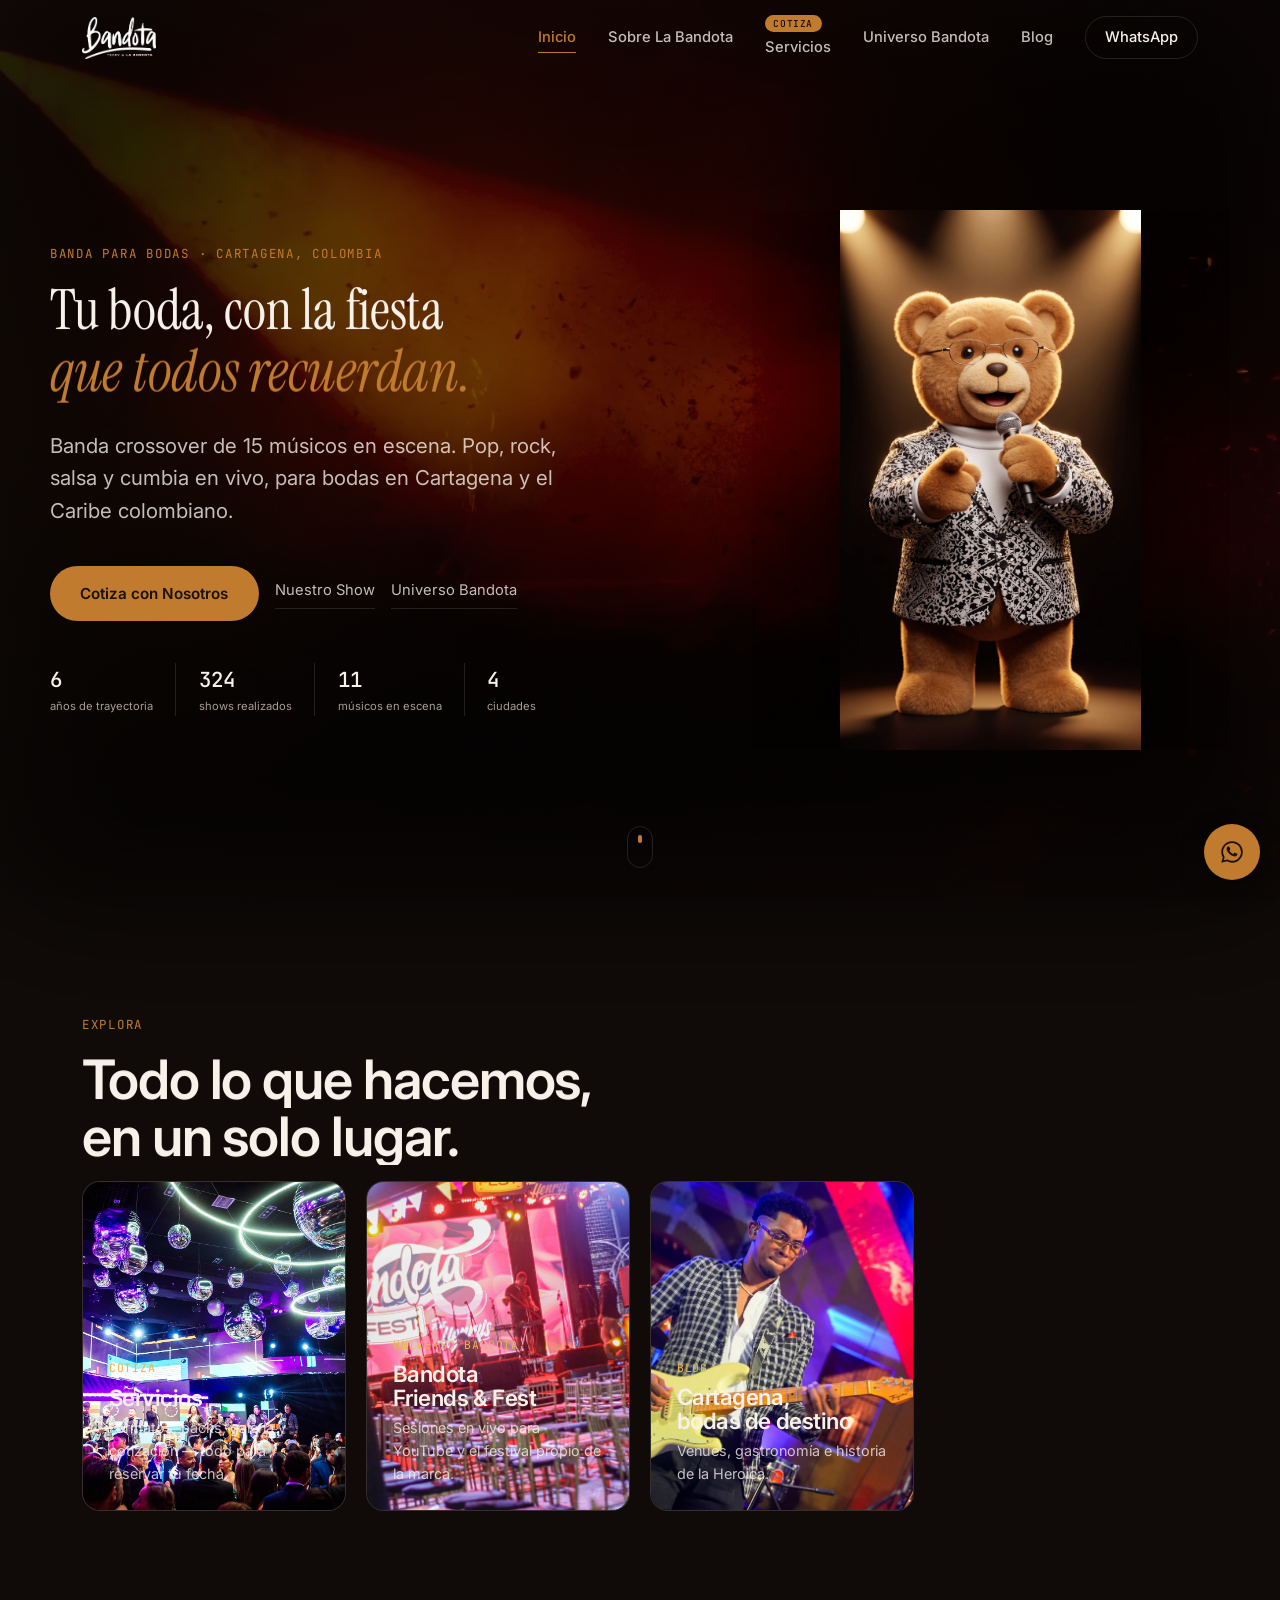
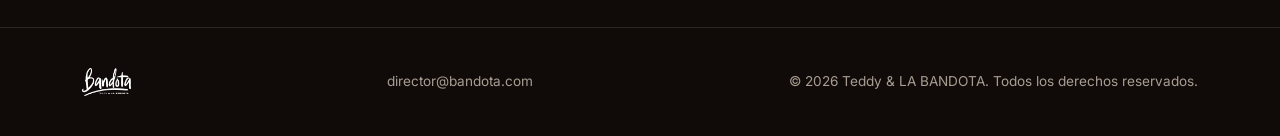
==== index.html @ a9899db3 "Quitar Corporativos y renombrar Bodas a Servicios en la navegación - Elimina corporativos.html y tod" ====
<!DOCTYPE html>
<html lang="es">
<head>
<meta charset="UTF-8" />
<meta name="viewport" content="width=device-width, initial-scale=1, viewport-fit=cover" />
<title>Teddy &amp; LA BANDOTA — Banda para bodas en Cartagena</title>
<meta name="description" content="Banda crossover de 15 músicos para bodas en Cartagena y el Caribe colombiano. Pop, rock, salsa y cumbia en vivo. Portafolio, cotización y fechas disponibles." />
<meta name="theme-color" content="#100b09" />

<link rel="icon" href="assets/img/favicon.svg" type="image/svg+xml" />

<link rel="preconnect" href="https://fonts.googleapis.com" />
<link rel="preconnect" href="https://fonts.gstatic.com" crossorigin />
<link rel="stylesheet" href="https://fonts.googleapis.com/css2?family=Instrument+Serif:ital@0;1&family=Inter:wght@300;400;500;600;700&family=JetBrains+Mono:wght@400;500&display=swap" />

<link rel="preload" as="image" href="assets/img/hero-stage-bg.webp" fetchpriority="high" />
<link rel="preload" as="image" href="assets/img/ted.webp" fetchpriority="high" />
<link rel="stylesheet" href="styles.css?v=20260826" />
</head>
<body>

<a href="#main" class="skip-link">Saltar al contenido</a>

<div class="hero-photo hero-photo-cutout" aria-hidden="true">
  <img src="assets/img/hero-stage-bg.webp" alt="" fetchpriority="high" />
</div>
<div class="hero-gradient is-subtle" data-mouse-gradient aria-hidden="true"></div>

<header class="nav" data-nav>
  <div class="nav-inner">
    <a href="index.html" class="nav-logo">
      <img src="assets/img/logo-bandota-nav.webp" alt="Teddy & LA BANDOTA" width="175" height="100" />
    </a>
    <button class="nav-toggle" type="button" data-nav-toggle aria-expanded="false" aria-controls="nav-menu">
      <span></span><span></span><span></span>
      <span class="sr-only">Abrir menú</span>
    </button>
    <nav class="nav-menu" id="nav-menu" data-nav-menu>
      <a href="index.html" class="is-active">Inicio</a>
      <a href="sobre-la-bandota.html">Sobre La Bandota</a>
      <a href="servicios.html" class="nav-servicios"><span class="nav-badge">Cotiza</span>Servicios</a>
      <a href="universo-bandota.html">Universo Bandota</a>
      <a href="blog/index.html">Blog</a>
      <a href="https://wa.me/573044777225?text=Hola%20LA%20BANDOTA%2C%20quiero%20m%C3%A1s%20informaci%C3%B3n" class="nav-cta" target="_blank" rel="noopener">WhatsApp</a>
    </nav>
  </div>
</header>

<a class="whatsapp-float" href="https://wa.me/573044777225?text=Hola%20LA%20BANDOTA%2C%20quiero%20m%C3%A1s%20informaci%C3%B3n" target="_blank" rel="noopener" aria-label="Escribir por WhatsApp">
  <svg viewBox="0 0 24 24" fill="currentColor" aria-hidden="true"><path d="M12.04 2C6.58 2 2.13 6.45 2.13 11.91c0 1.75.46 3.45 1.32 4.95L2.05 22l5.25-1.38c1.45.79 3.08 1.21 4.74 1.21h.01c5.46 0 9.91-4.45 9.91-9.91 0-2.65-1.03-5.14-2.9-7.01A9.87 9.87 0 0012.04 2m0 1.67c2.21 0 4.29.86 5.85 2.42a8.23 8.23 0 012.42 5.82c0 4.55-3.71 8.25-8.27 8.25a8.3 8.3 0 01-4.21-1.15l-.3-.18-3.12.82.83-3.04-.2-.31a8.2 8.2 0 01-1.26-4.4c0-4.55 3.71-8.23 8.26-8.23M8.53 6.85c-.16 0-.42.06-.64.3-.22.24-.85.83-.85 2.03s.87 2.36.99 2.52c.12.16 1.7 2.72 4.19 3.7 2.07.82 2.49.66 2.94.62.45-.04 1.45-.59 1.65-1.16.2-.57.2-1.06.14-1.16-.06-.1-.22-.16-.46-.28-.24-.12-1.45-.71-1.67-.79-.22-.08-.39-.12-.55.12-.16.24-.63.79-.77.95-.14.16-.28.18-.52.06-.24-.12-1.02-.38-1.94-1.2-.72-.64-1.2-1.43-1.34-1.67-.14-.24-.02-.37.11-.49.11-.11.24-.28.36-.42.12-.14.16-.24.24-.4.08-.16.04-.3-.02-.42-.06-.12-.55-1.36-.77-1.85-.19-.46-.4-.42-.55-.43z"/></svg>
</a>

<main id="main">

  <section class="hero hero-split" id="top">
    <div class="hero-split-inner">
      <div class="hero-split-text">
        <p class="kicker reveal">Banda para bodas · Cartagena, Colombia</p>
        <h1 class="hero-title reveal" data-split="lines">
          Tu boda, con la fiesta<br>
          <em>que todos recuerdan.</em>
        </h1>
        <p class="hero-sub reveal">Banda crossover de 15 músicos en escena. Pop, rock, salsa y cumbia en vivo, para bodas en Cartagena y el Caribe colombiano.</p>
        <div class="hero-actions reveal">
          <a href="https://wa.me/573044777225?text=Hola%20LA%20BANDOTA%2C%20quiero%20cotizar%20la%20banda%20para%20mi%20evento" target="_blank" rel="noopener" class="btn btn-primary">Cotiza con Nosotros</a>
          <a href="servicios.html#portafolio" class="hero-split-link">Nuestro Show</a>
          <a href="universo-bandota.html" class="hero-split-link">Universo Bandota</a>
        </div>

        <div class="stats stats-compact reveal" data-stats>
          <div class="stat">
            <span class="stat-value" data-count-to="8" data-suffix="">0</span>
            <span class="stat-label">años de trayectoria</span>
          </div>
          <div class="stat">
            <span class="stat-value" data-count-to="432" data-suffix="">0</span>
            <span class="stat-label">shows realizados</span>
          </div>
          <div class="stat">
            <span class="stat-value" data-count-to="15" data-suffix="">0</span>
            <span class="stat-label">músicos en escena</span>
          </div>
          <div class="stat">
            <span class="stat-value" data-count-to="5" data-suffix="">0</span>
            <span class="stat-label">ciudades</span>
          </div>
        </div>
      </div>

      <div class="hero-split-media hero-split-cutout reveal">
        <video
          src="assets/video/ted-bear-transform.mp4"
          poster="assets/img/ted-bear-poster.webp"
          autoplay muted loop playsinline
          aria-label="Transformación animada de un oso de peluche a Teddy Barrera cantando en vivo">
        </video>
      </div>
    </div>

    <a href="#explorar" class="scroll-cue" aria-label="Bajar a la siguiente sección">
      <span></span>
    </a>
  </section>

  <section class="section" id="explorar">
    <div class="container">
      <p class="kicker reveal">Explora</p>
      <h2 class="section-title reveal" data-split="lines">Todo lo que hacemos,<br>en un solo lugar.</h2>

      <div class="preview-grid reveal">
        <a class="preview-card" href="servicios.html">
          <img src="assets/img/banda-discoballs-pista-llena.webp" alt="Boda con LA BANDOTA en Cartagena, pista llena bajo bolas de disco" loading="lazy" />
          <div class="preview-card-body">
            <span class="preview-card-tag">Cotiza</span>
            <h3>Servicios</h3>
            <p>Formatos, packs, galería y cotización — todo para reservar tu fecha.</p>
          </div>
        </a>

        <a class="preview-card" href="universo-bandota.html">
          <img src="assets/img/bandota-fest-25.webp" alt="Bandota Fest, festival propio de la marca" loading="lazy" />
          <div class="preview-card-body">
            <span class="preview-card-tag">Universo Bandota</span>
            <h3>Bandota Friends &amp; Fest</h3>
            <p>Sesiones en vivo para YouTube y el festival propio de la marca.</p>
          </div>
        </a>

        <a class="preview-card" href="blog/index.html">
          <img src="assets/img/bandota-fest-01.webp" alt="Arquitectura colonial de Cartagena" loading="lazy" />
          <div class="preview-card-body">
            <span class="preview-card-tag">Blog</span>
            <h3>Cartagena, bodas de destino</h3>
            <p>Venues, gastronomía e historia de la Heroica.</p>
          </div>
        </a>
      </div>
    </div>
  </section>

</main>

<footer class="footer">
  <div class="container footer-inner">
    <a href="index.html" class="footer-logo">
      <img src="assets/img/logo-bandota-nav.webp" alt="Teddy & LA BANDOTA" style="height:28px;width:auto;" />
    </a>
    <a href="mailto:director@bandota.com" class="footer-email">director@bandota.com</a>
    <p class="footer-copy">&copy; 2026 Teddy &amp; LA BANDOTA. Todos los derechos reservados.</p>
  </div>
</footer>

<script defer src="lib/gsap.min.js"></script>
<script defer src="lib/ScrollTrigger.min.js"></script>
<script defer src="lib/manifest.js"></script>
<script defer src="main.js?v=20260813"></script>
</body>
</html>
---- styles.css ----
/* =============================================================
   1. Tokens
   ============================================================= */
:root {
  --bg:        #100b09;
  --bg-2:      #17100d;
  --bg-dim:    #140e0c;
  --card:      #1c1310;
  --card-line: rgba(250, 240, 230, 0.10);
  --ink:       #f7f1ea;
  --ink-soft:  rgba(247, 241, 234, 0.78);
  --mute:      #a89d92;
  --line:      rgba(247, 241, 234, 0.12);

  --accent:      #c17b2e;
  --accent-ink:  #1a1108;
  --accent-soft: rgba(193, 123, 46, 0.14);
  --gold:        #e8b64c;

  --gradient-1: #e0a23d;
  --gradient-2: #b8722a;
  --gradient-3: #f2c766;
  --gradient-4: #3d2510;

  --font-display: 'Instrument Serif', Georgia, 'Times New Roman', serif;
  --font-sans: 'Inter', system-ui, -apple-system, 'Segoe UI', sans-serif;
  --font-mono: 'JetBrains Mono', 'SFMono-Regular', Consolas, monospace;

  --ease-out:  cubic-bezier(0.16, 1, 0.3, 1);
  --ease-in:   cubic-bezier(0.7, 0, 0.84, 0);
  --ease-soft: cubic-bezier(0.25, 0.46, 0.45, 0.94);
  --ease-bounce: cubic-bezier(0.34, 1.56, 0.64, 1);

  --container: 1180px;
  --nav-h: 76px;
}

/* =============================================================
   2. Reset & base
   ============================================================= */
*, *::before, *::after { box-sizing: border-box; margin: 0; }
html {
  -webkit-text-size-adjust: 100%;
  tab-size: 2;
  overflow-x: clip;
  scroll-behavior: smooth;
}
@media (prefers-reduced-motion: reduce) {
  html { scroll-behavior: auto; }
}
body {
  background: var(--bg);
  color: var(--ink);
  font-family: var(--font-sans);
  font-size: 16px;
  line-height: 1.6;
  -webkit-font-smoothing: antialiased;
  text-rendering: optimizeLegibility;
  overflow-x: clip;
  overscroll-behavior-y: none;
  position: relative;
}
img, svg, video { display: block; max-width: 100%; }
img { height: auto; }
button { font: inherit; color: inherit; cursor: pointer; border: 0; background: none; }
a { color: inherit; text-decoration: none; }
p { text-wrap: pretty; }
h1, h2, h3, h4 { text-wrap: balance; line-height: 1.05; letter-spacing: -0.02em; font-weight: 600; }
ul { list-style: none; padding: 0; }
::selection { background: var(--accent); color: var(--accent-ink); }

:focus-visible {
  outline: 2px solid var(--accent);
  outline-offset: 3px;
  border-radius: 4px;
}

/* =============================================================
   3. Utilities
   ============================================================= */
.sr-only {
  position: absolute; width: 1px; height: 1px; padding: 0; margin: -1px;
  overflow: hidden; clip: rect(0,0,0,0); white-space: nowrap; border: 0;
}
.skip-link {
  position: fixed; top: -100px; left: 1rem; z-index: 9999;
  padding: .7rem 1.1rem; background: var(--ink); color: var(--bg);
  border-radius: 8px; font-weight: 600; transition: top .3s var(--ease-out);
}
.skip-link:focus { top: 1rem; }

.container {
  max-width: var(--container);
  margin-inline: auto;
  padding-inline: 1.25rem;
}
@media (min-width: 720px) { .container { padding-inline: 2rem; } }

.kicker {
  font-family: var(--font-mono);
  font-size: 0.78rem;
  letter-spacing: 0.14em;
  text-transform: uppercase;
  color: var(--accent);
  margin-bottom: 1rem;
  display: block;
}

.section { padding: clamp(4rem, 9vw, 8rem) 0; position: relative; }
.section-dim { background: var(--bg-dim); }

.section-title { font-size: clamp(2rem, 5vw, 3.4rem); margin-bottom: 1rem; }
.section-sub { color: var(--mute); font-size: 1.05rem; max-width: 46ch; margin-bottom: 2.5rem; }

/* Reveal system */
.reveal { opacity: 0; transform: translateY(28px); transition: opacity .8s var(--ease-out), transform .8s var(--ease-out); }
.reveal.is-visible { opacity: 1; transform: none; }
.reveal[data-split] { opacity: 1; transform: none; } /* defensive: split-text handles its own reveal */

/* =============================================================
   4. Typography components
   ============================================================= */
em { font-family: var(--font-display); font-style: italic; color: var(--accent); font-weight: 400; }

.split-line { display: block; overflow: hidden; }
.split-line > span {
  display: inline-block;
  will-change: transform;
  transform: translateY(112%);
  transition: transform .9s var(--ease-out);
}
[data-split].is-visible .split-line > span { transform: none; }
[data-split] .split-line:nth-child(1) > span { transition-delay: 0s; }
[data-split] .split-line:nth-child(2) > span { transition-delay: .08s; }
[data-split] .split-line:nth-child(3) > span { transition-delay: .16s; }
[data-split] .split-line:nth-child(4) > span { transition-delay: .24s; }

/* =============================================================
   5. Components
   ============================================================= */
.btn {
  display: inline-flex; align-items: center; justify-content: center;
  padding: 0.95rem 1.9rem;
  font-family: var(--font-sans); font-weight: 600; font-size: 0.95rem;
  border-radius: 100px;
  transition: transform .35s var(--ease-out), background .35s var(--ease-out), color .35s var(--ease-out), box-shadow .35s var(--ease-out);
  white-space: nowrap;
}
.btn-primary {
  background: var(--accent); color: var(--accent-ink);
  box-shadow: 0 0 0 0 rgba(193,123,46,0);
}
.btn-primary:hover { transform: translateY(-2px); box-shadow: 0 12px 30px -8px rgba(193,123,46,0.55); }
.btn-ghost {
  border: 1px solid var(--line); color: var(--ink);
}
.btn-ghost:hover { border-color: var(--accent); color: var(--accent); transform: translateY(-2px); }

.animated-link {
  position: relative;
  background-image: linear-gradient(var(--accent), var(--accent));
  background-repeat: no-repeat;
  background-position: 0 100%;
  background-size: 0% 1px;
  transition: background-size .4s var(--ease-out);
  padding-bottom: 2px;
}
.animated-link:hover { background-size: 100% 1px; }

/* =============================================================
   6. Nav
   ============================================================= */
.nav {
  position: fixed; top: 0; left: 0; right: 0; z-index: 100;
  height: var(--nav-h);
  display: flex; align-items: center;
  background: transparent;
  transition: background .4s var(--ease-out), border-color .4s var(--ease-out), backdrop-filter .4s var(--ease-out);
  border-bottom: 1px solid transparent;
}
.nav.is-scrolled {
  background: rgba(16, 11, 9, 0.86);
  backdrop-filter: blur(14px) saturate(140%);
  -webkit-backdrop-filter: blur(14px) saturate(140%);
  border-bottom-color: var(--line);
}
.nav-inner {
  width: 100%; max-width: var(--container); margin-inline: auto;
  padding-inline: 1.25rem;
  display: flex; align-items: center; justify-content: space-between;
}
@media (min-width: 720px) { .nav-inner { padding-inline: 2rem; } }

.nav-logo { display: flex; align-items: center; }
.nav-logo img { height: 42px; width: auto; display: block; }

.nav-menu {
  display: none;
  align-items: center; gap: 2rem;
  font-size: 0.92rem; font-weight: 500;
}
.nav-menu a:not(.nav-cta) {
  position: relative;
  color: var(--ink-soft);
  transition: color .3s var(--ease-out);
}
.nav-menu a:not(.nav-cta)::after {
  content: ""; position: absolute; left: 0; right: 0; bottom: -4px; height: 1px;
  background: var(--accent); transform: scaleX(0); transform-origin: left;
  transition: transform .35s var(--ease-out);
}
.nav-menu a:not(.nav-cta):hover { color: var(--ink); }
.nav-menu a:not(.nav-cta):hover::after { transform: scaleX(1); }

.nav-cta {
  padding: 0.55rem 1.2rem; border-radius: 100px;
  border: 1px solid var(--line);
  transition: border-color .3s var(--ease-out), color .3s var(--ease-out);
}
.nav-cta:hover { border-color: var(--accent); color: var(--accent); }

.nav-servicios { display: flex; flex-direction: column; align-items: flex-start; gap: 0.3rem; }
.nav-badge {
  font-family: var(--font-mono); font-size: 0.6rem; letter-spacing: 0.06em;
  text-transform: uppercase; line-height: 1;
  padding: 0.22rem 0.55rem; border-radius: 100px;
  background: var(--accent); color: var(--accent-ink);
}

.nav-toggle {
  display: flex; flex-direction: column; justify-content: center; gap: 5px;
  width: 40px; height: 40px;
}
.nav-toggle span {
  display: block; width: 22px; height: 2px; background: var(--ink);
  transition: transform .3s var(--ease-out), opacity .3s var(--ease-out);
}
.nav.is-open .nav-toggle span:nth-child(1) { transform: translateY(7px) rotate(45deg); }
.nav.is-open .nav-toggle span:nth-child(2) { opacity: 0; }
.nav.is-open .nav-toggle span:nth-child(3) { transform: translateY(-7px) rotate(-45deg); }

@media (min-width: 960px) {
  .nav-toggle { display: none; }
  .nav-menu { display: flex; }
}
@media (max-width: 959px) {
  .nav-menu {
    display: flex;
    position: fixed; inset: var(--nav-h) 0 0 0;
    background: rgba(16,11,9,0.98);
    flex-direction: column; justify-content: center; align-items: flex-start;
    gap: 1.6rem; padding: 2rem 1.5rem;
    font-size: 1.4rem;
    transform: translateY(-8px); opacity: 0; pointer-events: none;
    transition: opacity .3s var(--ease-out), transform .3s var(--ease-out);
  }
  .nav.is-open .nav-menu { opacity: 1; transform: none; pointer-events: auto; }
}

/* =============================================================
   7. Hero
   ============================================================= */
.hero-gradient {
  position: fixed; inset: 0; z-index: -1;
  background:
    radial-gradient(circle 620px at var(--mx, 30%) var(--my, 30%), color-mix(in srgb, var(--gradient-1) 55%, transparent) 0%, transparent 60%),
    radial-gradient(circle 720px at calc(var(--mx, 30%) + 22%) calc(var(--my, 30%) - 14%), color-mix(in srgb, var(--gradient-2) 45%, transparent) 0%, transparent 60%),
    radial-gradient(circle 560px at calc(var(--mx, 30%) - 18%) calc(var(--my, 30%) + 20%), color-mix(in srgb, var(--gradient-3) 40%, transparent) 0%, transparent 60%),
    var(--bg);
  filter: blur(70px) saturate(130%);
  transition: background .5s var(--ease-out);
}

.hero {
  min-height: 100svh;
  min-height: 100vh;
  display: flex; flex-direction: column; align-items: center; justify-content: center;
  text-align: center;
  padding: calc(var(--nav-h) + 2rem) 1.25rem 3rem;
  position: relative;
}
.hero-inner { max-width: 880px; }

.hero-title {
  font-family: var(--font-sans);
  font-weight: 700;
  font-size: clamp(2.6rem, 8.4vw, 6.2rem);
  line-height: 0.98;
  letter-spacing: -0.03em;
  margin-bottom: 1.6rem;
}
.hero-title em { font-size: 1.02em; }

.hero-sub {
  font-size: clamp(1.05rem, 1.6vw, 1.3rem);
  color: var(--ink-soft);
  max-width: 52ch;
  margin-inline: auto;
  margin-bottom: 2.4rem;
}

.hero-actions {
  display: flex; flex-wrap: wrap; align-items: center; justify-content: center;
  gap: 1rem;
}

.stats {
  margin-top: clamp(3.5rem, 8vw, 6rem);
  display: grid;
  grid-template-columns: repeat(2, 1fr);
  gap: 1.75rem 2.5rem;
  width: 100%;
  max-width: 640px;
}
@media (min-width: 720px) { .stats { grid-template-columns: repeat(4, 1fr); } }

.stat { text-align: center; }
.stat-value {
  display: block;
  font-family: var(--font-mono);
  font-size: clamp(1.6rem, 3vw, 2.2rem);
  font-weight: 500;
  color: var(--ink);
}
.stat-label {
  display: block;
  font-size: 0.8rem;
  color: var(--mute);
  margin-top: 0.35rem;
}

.scroll-cue {
  position: absolute; bottom: 2rem; left: 50%; transform: translateX(-50%);
  width: 26px; height: 42px; border: 1px solid var(--line); border-radius: 100px;
  display: none;
}
.scroll-cue span {
  display: block; width: 4px; height: 8px; margin: 8px auto 0;
  background: var(--accent); border-radius: 2px;
  animation: scrollCue 1.8s ease-in-out infinite;
}
@media (min-width: 720px) { .scroll-cue { display: block; } }
@keyframes scrollCue {
  0%   { transform: translateY(0); opacity: 1; }
  60%  { opacity: 0.3; }
  100% { transform: translateY(14px); opacity: 0; }
}

/* Home hero — text beside a contained photo, not a full-bleed background */
.hero-split { text-align: left; }
.hero-split-inner {
  width: 100%;
  max-width: var(--container);
  display: grid;
  grid-template-columns: 1fr;
  gap: 2.5rem;
  align-items: center;
}
@media (min-width: 960px) {
  .hero-split-inner { grid-template-columns: 1.15fr 0.85fr; gap: 3.5rem; }
}
.hero-split-text { max-width: 600px; }
.hero-split-text .hero-sub { margin-inline: 0; }
.hero-split-text .hero-actions { justify-content: flex-start; }
.hero-split-media {
  position: relative;
  border-radius: 28px;
  overflow: hidden;
  border: 1px solid var(--line);
  aspect-ratio: 4 / 5;
  max-height: 640px;
}
.hero-split-media img { width: 100%; height: 100%; object-fit: cover; display: block; }
.hero-split-media::after {
  content: "";
  position: absolute; inset: 0;
  background:
    linear-gradient(150deg, color-mix(in srgb, var(--gradient-1) 55%, transparent) 0%, transparent 55%),
    linear-gradient(330deg, color-mix(in srgb, var(--gradient-4) 70%, transparent) 0%, transparent 60%);
  mix-blend-mode: soft-light;
  opacity: 0.9;
  pointer-events: none;
}
@media (max-width: 720px) {
  .hero-split-media { aspect-ratio: 4 / 3; max-height: 360px; }
}

/* Home hero — "Cálido refinado": tipografía serif contenida, menos ruido */
.hero-split .hero-title {
  font-family: var(--font-display);
  font-weight: 400;
  font-size: clamp(2.1rem, 4.6vw, 3.5rem);
  line-height: 1.1;
  letter-spacing: -0.005em;
}
.hero-split-link {
  font-size: 0.92rem; color: var(--ink-soft);
  padding-bottom: 5px; border-bottom: 1px solid var(--line);
  transition: color .3s var(--ease-out), border-color .3s var(--ease-out);
}
.hero-split-link:hover { color: var(--ink); border-color: var(--ink-soft); }

/* Compact stat strip nested under the home hero text, instead of a big centered block */
.stats.stats-compact {
  margin-top: 2.6rem;
  width: auto;
  max-width: 100%;
  display: flex;
  flex-wrap: wrap;
  gap: 0;
}
.stats.stats-compact .stat {
  text-align: left;
  padding: 0 1.4rem;
  border-left: 1px solid var(--line);
}
.stats.stats-compact .stat:first-child {
  padding-left: 0;
  border-left: 0;
}
.stats.stats-compact .stat-value {
  font-size: clamp(1.05rem, 1.7vw, 1.3rem);
}
.stats.stats-compact .stat-label {
  font-size: 0.7rem;
  margin-top: 0.15rem;
}
@media (max-width: 480px) {
  .stats.stats-compact {
    display: grid;
    grid-template-columns: repeat(2, auto);
    column-gap: 1.4rem;
    row-gap: 1rem;
  }
  .stats.stats-compact .stat {
    border-left: 0;
    padding: 0;
  }
}
.hero-gradient.is-subtle { opacity: 0.7; }

/* Cutout hero figure — no frame, floats directly on the dark background */
.hero-split-inner:has(.hero-split-cutout) { overflow: visible; }
.hero-split-cutout {
  position: relative;
  border: 0; border-radius: 0; aspect-ratio: auto; max-height: none;
  height: clamp(420px, 60vh, 720px);
  display: flex; align-items: flex-end; justify-content: center;
}
.hero-split-cutout::after { content: none; }
.hero-split-cutout img, .hero-split-cutout video {
  width: auto; height: 100%; max-width: 100%;
  object-fit: contain; object-position: bottom center;
  filter: drop-shadow(0 30px 50px rgba(0,0,0,0.6));
}
@media (max-width: 720px) {
  .hero-split-cutout { height: clamp(340px, 52vh, 480px); }
}

/* =============================================================
   8. About
   ============================================================= */
.about-grid { display: grid; gap: 2.5rem; }
@media (min-width: 960px) {
  .about-grid { grid-template-columns: 0.85fr 1.15fr; gap: 4rem; }
}
.about-body p { color: var(--ink-soft); margin-bottom: 1.25rem; max-width: 62ch; }
.about-body strong { color: var(--ink); font-weight: 600; }

.lineup {
  display: flex; flex-wrap: wrap; gap: 0.6rem;
  margin-top: 2rem;
}
.lineup li {
  font-family: var(--font-mono);
  font-size: 0.78rem;
  padding: 0.5rem 0.9rem;
  border: 1px solid var(--line);
  border-radius: 100px;
  color: var(--mute);
}

/* =============================================================
   9. Repertoire (native details/summary accordion)
   ============================================================= */
.repertoire-list { border-top: 1px solid var(--line); }
.rep-row {
  border-bottom: 1px solid var(--line);
}
.rep-row summary {
  list-style: none;
  cursor: pointer;
  display: grid;
  grid-template-columns: auto 1fr auto;
  align-items: center;
  gap: 0.4rem 1.2rem;
  padding: 1.4rem 0;
  transition: color .3s var(--ease-out);
}
.rep-row summary::-webkit-details-marker { display: none; }
.rep-row summary:hover .rep-genre { color: var(--accent); }

.rep-num {
  font-family: var(--font-mono); font-size: 0.8rem; color: var(--mute);
  grid-row: 1 / 3;
}
.rep-genre {
  font-size: clamp(1.2rem, 2.4vw, 1.7rem);
  font-weight: 600;
  transition: color .3s var(--ease-out);
  grid-column: 2;
}
.rep-note {
  color: var(--mute); font-size: 0.9rem;
  grid-column: 2;
}
.rep-icon {
  grid-row: 1 / 3;
  width: 32px; height: 32px; border-radius: 50%; border: 1px solid var(--line);
  position: relative; flex-shrink: 0;
  transition: transform .4s var(--ease-out), border-color .3s var(--ease-out);
}
.rep-icon::before, .rep-icon::after {
  content: ""; position: absolute; top: 50%; left: 50%; background: var(--ink);
  transform: translate(-50%, -50%);
}
.rep-icon::before { width: 12px; height: 1.5px; }
.rep-icon::after { width: 1.5px; height: 12px; transition: opacity .3s var(--ease-out); }
.rep-row[open] .rep-icon { border-color: var(--accent); transform: rotate(180deg); }
.rep-row[open] .rep-icon::after { opacity: 0; }

.rep-detail {
  color: var(--ink-soft);
  max-width: 62ch;
  padding: 0 0 1.6rem;
  padding-left: calc(0.8rem + 1.2rem);
}

@media (min-width: 720px) {
  .rep-row summary { grid-template-columns: 3rem 1fr auto; }
  .rep-note { text-align: right; }
}

.videos-block { margin-top: clamp(3rem, 6vw, 5rem); }
.videos-label {
  font-family: var(--font-mono); font-size: 0.8rem; letter-spacing: 0.1em;
  text-transform: uppercase; color: var(--mute); margin-bottom: 1.2rem;
}
.videos-grid {
  display: grid; gap: 1rem;
  grid-template-columns: 1fr;
}
@media (min-width: 720px) { .videos-grid { grid-template-columns: repeat(3, 1fr); } }

.video-placeholder {
  aspect-ratio: 16 / 9;
  border: 1px dashed var(--line);
  border-radius: 14px;
  display: flex; flex-direction: column; align-items: center; justify-content: center;
  gap: 0.6rem;
  background: var(--card);
  transition: border-color .3s var(--ease-out), transform .3s var(--ease-out);
}
.video-placeholder:hover { border-color: var(--accent); transform: translateY(-3px); }
.video-play {
  width: 44px; height: 44px; border-radius: 50%;
  border: 1px solid var(--line);
  display: flex; align-items: center; justify-content: center;
  color: var(--accent); font-size: 0.8rem;
}
.video-title { font-weight: 600; font-size: 0.95rem; }
.video-tag { font-family: var(--font-mono); font-size: 0.72rem; color: var(--mute); }

/* =============================================================
   10. Conciertos
   ============================================================= */
.shows-list { border-top: 1px solid var(--line); margin-top: 1rem; }
.show-row {
  display: grid;
  grid-template-columns: 1fr 1fr;
  gap: 0.3rem 1rem;
  padding: 1.1rem 0;
  border-bottom: 1px solid var(--line);
  transition: padding-left .3s var(--ease-out), background .3s var(--ease-out);
}
.show-row:not(.show-row-head):hover { padding-left: 0.6rem; background: var(--card); }
.show-row-head {
  font-family: var(--font-mono); font-size: 0.72rem; text-transform: uppercase;
  letter-spacing: 0.08em; color: var(--mute);
  display: none;
}
.show-date { font-family: var(--font-mono); font-weight: 500; }
.show-city { font-weight: 600; }
.show-venue { color: var(--mute); grid-column: 1 / 3; }
.show-type {
  font-family: var(--font-mono); font-size: 0.75rem; color: var(--accent);
  grid-column: 1 / 3;
}
.shows-note { color: var(--mute); font-size: 0.9rem; margin-top: 1.5rem; }

@media (min-width: 720px) {
  .show-row-head { display: grid; grid-template-columns: 1fr 1fr 1.4fr 1fr; }
  .show-row:not(.show-row-head) { grid-template-columns: 1fr 1fr 1.4fr 1fr; align-items: center; }
  .show-venue, .show-type { grid-column: auto; }
}

/* =============================================================
   11. Booking / Contratación
   ============================================================= */
.booking-grid { display: grid; gap: 3rem; }
@media (min-width: 960px) { .booking-grid { grid-template-columns: 0.9fr 1.1fr; gap: 4rem; align-items: start; } }

.booking-head .btn { margin-top: 1rem; }

.booking-types { display: grid; gap: 1rem; grid-template-columns: 1fr; }
@media (min-width: 640px) { .booking-types { grid-template-columns: 1fr 1fr; } }

.booking-card {
  padding: 1.6rem;
  border: 1px solid var(--line);
  border-radius: 16px;
  background: var(--card);
  transition: border-color .3s var(--ease-out), transform .3s var(--ease-out);
}
.booking-card:hover { border-color: var(--accent); transform: translateY(-4px); }
.booking-num { font-family: var(--font-mono); font-size: 0.78rem; color: var(--accent); }
.booking-card h3 { font-size: 1.15rem; margin: 0.6rem 0 0.4rem; }
.booking-card p { color: var(--mute); font-size: 0.92rem; }

/* =============================================================
   12. Contact
   ============================================================= */
.contact-grid { display: grid; gap: 3rem; }
@media (min-width: 960px) { .contact-grid { grid-template-columns: 1fr 1fr; gap: 4rem; } }

.contact-email {
  display: inline-block;
  font-family: var(--font-sans);
  font-size: clamp(1.5rem, 3.2vw, 2.4rem);
  font-weight: 600;
  color: var(--ink);
  margin: 1rem 0 2rem;
  word-break: break-word;
  position: relative;
  background-image: linear-gradient(var(--accent), var(--accent));
  background-repeat: no-repeat;
  background-position: 0 100%;
  background-size: 0% 2px;
  transition: background-size .4s var(--ease-out);
}
.contact-email:hover { background-size: 100% 2px; }

.contact-details { display: grid; gap: 1rem; margin-bottom: 1.5rem; }
.contact-details dt { font-family: var(--font-mono); font-size: 0.72rem; text-transform: uppercase; color: var(--mute); letter-spacing: 0.08em; margin-bottom: 0.2rem; }
.contact-details dd a { transition: color .3s var(--ease-out); }
.contact-details dd a:hover { color: var(--accent); }

.social-links { display: flex; gap: 1.5rem; }
.social-links a { color: var(--mute); font-size: 0.92rem; transition: color .3s var(--ease-out); }
.social-links a:hover { color: var(--accent); }

.contact-form {
  display: grid; gap: 1.2rem;
  padding: clamp(1.5rem, 3vw, 2.4rem);
  border: 1px solid var(--line);
  border-radius: 20px;
  background: var(--card);
}
.form-row { display: grid; gap: 0.5rem; }
.form-row label { font-size: 0.85rem; color: var(--mute); }
.form-row input, .form-row select, .form-row textarea {
  font: inherit;
  color: var(--ink);
  background: var(--bg-2);
  border: 1px solid var(--line);
  border-radius: 10px;
  padding: 0.8rem 1rem;
  transition: border-color .3s var(--ease-out);
}
.form-row input:focus, .form-row select:focus, .form-row textarea:focus {
  border-color: var(--accent); outline: none;
}
.form-row textarea { resize: vertical; min-height: 100px; }
.form-submit { justify-self: start; margin-top: 0.4rem; }
.form-note { font-size: 0.78rem; color: var(--mute); }
.form-success {
  display: none;
  padding: 1rem 1.2rem; border-radius: 12px;
  background: var(--accent-soft); color: var(--ink);
  font-size: 0.92rem;
}
.contact-form.is-sent .form-success { display: block; }
.contact-form.is-sent .form-row,
.contact-form.is-sent .form-submit,
.contact-form.is-sent .form-note { display: none; }

/* =============================================================
   13. Footer
   ============================================================= */
.footer {
  border-top: 1px solid var(--line);
  padding: 2.5rem 0;
}
.footer-inner {
  display: flex; flex-direction: column; gap: 0.8rem;
  align-items: center; text-align: center;
}
@media (min-width: 720px) {
  .footer-inner { flex-direction: row; justify-content: space-between; text-align: left; }
}
.footer-logo { font-weight: 700; letter-spacing: -0.01em; }
.footer-email { color: var(--mute); font-size: 0.85rem; transition: color .3s var(--ease-out); }
.footer-email:hover { color: var(--accent); }
.footer-copy { color: var(--mute); font-size: 0.85rem; }

/* =============================================================
   14. Reduced motion — only intrusive
   ============================================================= */
@media (prefers-reduced-motion: reduce) {
  .scroll-cue span { animation: none; }
  .hero-gradient { transition: none; }
}

/* =============================================================
   15. Nav active state + WhatsApp float button
   ============================================================= */
.nav-menu a.is-active { color: var(--accent); }
.nav-menu a.is-active::after { transform: scaleX(1); }

.whatsapp-float {
  position: fixed; right: 1.25rem; bottom: 1.25rem; z-index: 90;
  width: 56px; height: 56px; border-radius: 50%;
  display: flex; align-items: center; justify-content: center;
  background: var(--accent); color: var(--accent-ink);
  box-shadow: 0 10px 30px -8px rgba(0,0,0,0.6);
  transition: transform .3s var(--ease-out);
}
.whatsapp-float:hover { transform: translateY(-3px) scale(1.05); }
.whatsapp-float svg { width: 26px; height: 26px; }

/* =============================================================
   16. Photo-backed hero (real image + gradient wash)
   ============================================================= */
.hero-photo {
  position: fixed; inset: 0; z-index: -2;
}
.hero-photo img {
  width: 100%; height: 100%; object-fit: cover;
}
.hero-photo::after {
  content: "";
  position: absolute; inset: 0;
  background:
    linear-gradient(180deg, rgba(16,11,9,0.55) 0%, rgba(16,11,9,0.45) 45%, rgba(16,11,9,0.88) 100%),
    linear-gradient(90deg, rgba(16,11,9,0.75) 0%, rgba(16,11,9,0.25) 45%, rgba(16,11,9,0.75) 100%);
}
.hero-photo ~ .hero-gradient { mix-blend-mode: soft-light; opacity: 0.85; }

/* Cutout hero variant — bg lit brighter on the right so the stage light shows behind the figure */
.hero-photo-cutout::after {
  background:
    linear-gradient(180deg, rgba(16,11,9,0.45) 0%, rgba(16,11,9,0.3) 45%, rgba(16,11,9,0.85) 100%),
    linear-gradient(90deg, rgba(16,11,9,0.78) 0%, rgba(16,11,9,0.18) 55%, rgba(16,11,9,0.28) 100%);
}

/* =============================================================
   17. Home preview cards (Bodas / Universo Bandota / Blog)
   ============================================================= */
.preview-grid {
  display: grid; gap: 1.25rem;
  grid-template-columns: 1fr;
}
@media (min-width: 720px) { .preview-grid { grid-template-columns: repeat(2, 1fr); } }
@media (min-width: 1100px) { .preview-grid { grid-template-columns: repeat(4, 1fr); } }

.preview-card {
  position: relative;
  border-radius: 18px;
  overflow: hidden;
  aspect-ratio: 4 / 5;
  display: flex; flex-direction: column; justify-content: flex-end;
  padding: 1.6rem;
  border: 1px solid var(--line);
  background: var(--card);
  transition: transform .4s var(--ease-out), border-color .3s var(--ease-out);
}
.preview-card:hover { transform: translateY(-5px); border-color: var(--accent); }
.preview-card img {
  position: absolute; inset: 0; width: 100%; height: 100%; object-fit: cover;
  transition: transform .6s var(--ease-out);
}
.preview-card:hover img { transform: scale(1.06); }
.preview-card::before {
  content: ""; position: absolute; inset: 0;
  background: linear-gradient(180deg, rgba(16,11,9,0) 30%, rgba(16,11,9,0.92) 100%);
}
.preview-card-body { position: relative; z-index: 1; }
.preview-card-tag {
  font-family: var(--font-mono); font-size: 0.72rem; text-transform: uppercase;
  letter-spacing: 0.08em; color: var(--gold); display: block; margin-bottom: 0.5rem;
}
.preview-card h3 { font-size: 1.4rem; margin-bottom: 0.4rem; }
.preview-card p { color: var(--ink-soft); font-size: 0.9rem; }

/* =============================================================
   18. Photo gallery grid (masonry-ish via row-span)
   ============================================================= */
.gallery-grid {
  display: grid; gap: 0.6rem;
  grid-template-columns: repeat(2, 1fr);
}
@media (min-width: 720px) { .gallery-grid { grid-template-columns: repeat(4, 1fr); } }

.gallery-item {
  position: relative; border-radius: 12px; overflow: hidden;
  aspect-ratio: 3 / 4;
  border: 1px solid var(--line);
}
.gallery-item.is-wide { aspect-ratio: 3 / 4; }
@media (min-width: 720px) {
  .gallery-item.is-wide { grid-column: span 2; aspect-ratio: 16 / 10; }
}
.gallery-item img {
  width: 100%; height: 100%; object-fit: cover;
  transition: transform .5s var(--ease-out);
}
.gallery-item:hover img { transform: scale(1.08); }

/* =============================================================
   19. Format / service cards (Bodas — Portafolio)
   ============================================================= */
.format-grid { display: grid; gap: 1rem; grid-template-columns: 1fr; }
@media (min-width: 640px) { .format-grid { grid-template-columns: repeat(3, 1fr); } }
.format-card {
  padding: 1.6rem; border: 1px solid var(--line); border-radius: 16px; background: var(--card);
  transition: border-color .3s var(--ease-out), transform .3s var(--ease-out);
}
.format-card:hover { border-color: var(--accent); transform: translateY(-4px); }
.format-card h3 { font-size: 1.1rem; margin-bottom: 0.5rem; }
.format-card p { color: var(--mute); font-size: 0.88rem; }
.format-card .format-size { font-family: var(--font-mono); font-size: 0.72rem; color: var(--gold); display: block; margin-bottom: 0.6rem; text-transform: uppercase; letter-spacing: 0.06em; }

/* =============================================================
   20. Testimonial cards
   ============================================================= */
.testimonial-grid { display: grid; gap: 1rem; grid-template-columns: 1fr; }
@media (min-width: 720px) { .testimonial-grid { grid-template-columns: repeat(3, 1fr); } }
.testimonial-card {
  padding: 1.6rem; border: 1px dashed var(--line); border-radius: 16px;
  color: var(--mute); font-size: 0.92rem; display: flex; flex-direction: column; gap: 0.8rem;
  min-height: 160px; justify-content: center; text-align: center;
}
.testimonial-card .testimonial-mark { font-family: var(--font-display); font-size: 2rem; color: var(--accent); line-height: 1; }

/* =============================================================
   21. FAQ accordion (details/summary, same pattern as repertoire)
   ============================================================= */
.faq-list { border-top: 1px solid var(--line); }
.faq-row { border-bottom: 1px solid var(--line); }
.faq-row summary {
  list-style: none; cursor: pointer;
  display: flex; align-items: center; justify-content: space-between; gap: 1rem;
  padding: 1.3rem 0; font-weight: 600; font-size: 1.02rem;
  transition: color .3s var(--ease-out);
}
.faq-row summary::-webkit-details-marker { display: none; }
.faq-row summary:hover { color: var(--accent); }
.faq-icon {
  width: 28px; height: 28px; border-radius: 50%; border: 1px solid var(--line);
  position: relative; flex-shrink: 0;
  transition: transform .4s var(--ease-out), border-color .3s var(--ease-out);
}
.faq-icon::before, .faq-icon::after {
  content: ""; position: absolute; top: 50%; left: 50%; background: var(--ink);
  transform: translate(-50%, -50%);
}
.faq-icon::before { width: 11px; height: 1.5px; }
.faq-icon::after { width: 1.5px; height: 11px; transition: opacity .3s var(--ease-out); }
.faq-row[open] .faq-icon { border-color: var(--accent); transform: rotate(180deg); }
.faq-row[open] .faq-icon::after { opacity: 0; }
.faq-answer { color: var(--ink-soft); max-width: 62ch; padding: 0 0 1.5rem; font-size: 0.94rem; }

/* =============================================================
   22. Universo Bandota — sub-brand blocks
   ============================================================= */
.subbrand {
  padding: clamp(2rem, 5vw, 3.5rem);
  border: 1px solid var(--line); border-radius: 24px; background: var(--card);
  margin-bottom: 2rem;
}
.subbrand-head { display: flex; flex-wrap: wrap; align-items: baseline; justify-content: space-between; gap: 1rem; margin-bottom: 1.5rem; }
.subbrand-head h3 { font-size: clamp(1.6rem, 3vw, 2.2rem); }
.subbrand-head .tag { font-family: var(--font-mono); font-size: 0.75rem; color: var(--gold); text-transform: uppercase; letter-spacing: 0.08em; }

.video-embed { position: relative; aspect-ratio: 16/9; border-radius: 14px; overflow: hidden; border: 1px solid var(--line); }
.video-embed iframe { position: absolute; inset: 0; width: 100%; height: 100%; border: 0; }

.session-row {
  display: flex; align-items: center; justify-content: space-between; gap: 1rem;
  padding: 1rem 0; border-top: 1px solid var(--line);
}
.session-row-title { font-weight: 600; }
.session-row-meta { color: var(--mute); font-size: 0.85rem; font-family: var(--font-mono); }
.status-pill {
  font-family: var(--font-mono); font-size: 0.68rem; text-transform: uppercase; letter-spacing: 0.06em;
  padding: 0.3rem 0.7rem; border-radius: 100px; border: 1px solid var(--line); color: var(--mute);
}
.status-pill.is-live { color: var(--gold); border-color: var(--gold); }

.fest-editions { display: grid; gap: 1rem; grid-template-columns: 1fr; margin-bottom: 2rem; }
@media (min-width: 640px) { .fest-editions { grid-template-columns: repeat(2, 1fr); } }
.edition-card { padding: 1.4rem; border: 1px solid var(--line); border-radius: 14px; }
.edition-card .edition-label { font-family: var(--font-mono); font-size: 0.72rem; color: var(--gold); text-transform: uppercase; letter-spacing: 0.06em; display: block; margin-bottom: 0.4rem; }
.edition-card .edition-date { font-size: 1.15rem; font-weight: 600; }

/* =============================================================
   23. Blog — index list + article typography
   ============================================================= */
.blog-list { display: grid; gap: 1.5rem; grid-template-columns: 1fr; }
@media (min-width: 720px) { .blog-list { grid-template-columns: repeat(2, 1fr); } }

.blog-card {
  border: 1px solid var(--line); border-radius: 18px; overflow: hidden;
  background: var(--card);
  transition: border-color .3s var(--ease-out), transform .3s var(--ease-out);
}
.blog-card:hover { border-color: var(--accent); transform: translateY(-4px); }
.blog-card-media { aspect-ratio: 16/10; overflow: hidden; background: var(--bg-2); }
.blog-card-media img { width: 100%; height: 100%; object-fit: cover; }
.blog-card-body { padding: 1.4rem 1.5rem 1.6rem; }
.blog-card-cat { font-family: var(--font-mono); font-size: 0.7rem; color: var(--gold); text-transform: uppercase; letter-spacing: 0.07em; }
.blog-card h3 { font-size: 1.25rem; margin: 0.5rem 0 0.5rem; }
.blog-card p { color: var(--mute); font-size: 0.9rem; }

.blog-card.is-placeholder { opacity: 0.55; }
.blog-card.is-placeholder .blog-card-media {
  display: flex; align-items: center; justify-content: center;
  font-family: var(--font-mono); font-size: 0.75rem; color: var(--mute); text-transform: uppercase; letter-spacing: 0.06em;
}

.article-header { max-width: 760px; margin: 0 auto; text-align: center; }
.article-header .kicker { display: inline-block; }
.article-hero { aspect-ratio: 16/8; border-radius: 18px; overflow: hidden; margin: 2rem auto; max-width: 1000px; border: 1px solid var(--line); }
.article-hero img { width: 100%; height: 100%; object-fit: cover; }

.article-body { max-width: 680px; margin: 0 auto; }
.article-body p { color: var(--ink-soft); margin-bottom: 1.4rem; font-size: 1.05rem; }
.article-body h2 { font-size: 1.6rem; margin: 2.4rem 0 1rem; }
.article-body .drop { font-family: var(--font-display); font-size: 1.3em; color: var(--accent); }

/* =============================================================
   24. Reduced motion — additions
   ============================================================= */
@media (prefers-reduced-motion: reduce) {
  .whatsapp-float { transition: none; }
}

/* =============================================================
   25. Repertorio — selector interactivo de canciones
   ============================================================= */
.rep-search { margin-bottom: 2rem; }
.rep-search input {
  width: 100%; max-width: 420px;
  font: inherit; color: var(--ink);
  background: var(--bg-2);
  border: 1px solid var(--line);
  border-radius: 100px;
  padding: 0.85rem 1.3rem;
  transition: border-color .3s var(--ease-out);
}
.rep-search input:focus { border-color: var(--accent); outline: none; }

/* Two-pane shell: fixed-height card, sidebar + independently scrolling content */
.rep-shell {
  display: grid;
  grid-template-columns: 230px 1fr;
  height: clamp(440px, 62vh, 580px);
  border: 1px solid var(--line);
  border-radius: 20px;
  overflow: hidden;
  background: var(--card);
}

.rep-sidebar {
  border-right: 1px solid var(--line);
  background: var(--bg-2);
  overflow-y: auto;
  padding: 0.75rem;
}
.rep-sidebar-btn {
  display: block; width: 100%; text-align: left;
  padding: 0.9rem 1rem; margin-bottom: 0.3rem;
  border-radius: 12px;
  font-weight: 600; font-size: 0.9rem;
  color: var(--ink-soft);
  transition: background .25s var(--ease-out), color .25s var(--ease-out);
}
.rep-sidebar-btn:hover { background: var(--card); color: var(--ink); }
.rep-sidebar-btn.is-active { background: var(--accent); color: var(--accent-ink); }
.rep-sidebar-count {
  display: block; margin-top: 0.2rem;
  font-family: var(--font-mono); font-size: 0.68rem; font-weight: 500;
  opacity: 0.75;
}

.rep-content {
  overflow-y: auto;
  padding: 1.5rem 1.75rem;
}

@media (max-width: 720px) {
  .rep-shell { grid-template-columns: 1fr; grid-template-rows: auto 1fr; height: clamp(480px, 78vh, 640px); }
  .rep-sidebar {
    border-right: 0; border-bottom: 1px solid var(--line);
    display: flex; overflow-x: auto; overflow-y: hidden;
    gap: 0.5rem; padding: 0.6rem; white-space: nowrap;
  }
  .rep-sidebar-btn { width: auto; flex: 0 0 auto; margin-bottom: 0; padding: 0.6rem 1rem; border-radius: 100px; font-size: 0.82rem; }
  .rep-sidebar-count { display: inline; margin-top: 0; margin-left: 0.35rem; }
  .rep-content { padding: 1.1rem 1.25rem; }

  /* Give the row two clean lines instead of squeezing icons + links onto one */
  .rep-song-row { flex-wrap: wrap; row-gap: 0.6rem; }
  .rep-song-check { flex-basis: 100%; }
  .rep-song-actions { flex-basis: 100%; justify-content: flex-end; gap: 0.4rem; padding-left: calc(20px + 0.9rem); }
  .rep-icon-btn { width: 27px; height: 27px; font-size: 0.72rem; }
  .rep-song-links { gap: 0.55rem; font-size: 0.68rem; margin-left: 0.3rem; }
}

.rep-subgenre { margin-bottom: 2.2rem; }
.rep-subgenre:last-child { margin-bottom: 0; }
.rep-subgenre-title {
  font-family: var(--font-mono); font-size: 0.78rem; letter-spacing: 0.08em;
  text-transform: uppercase; color: var(--gold); margin-bottom: 0.8rem;
}
.rep-search-tag { color: var(--accent); margin-top: 0; }

/* Subgenre accordion inside the content pane — songs stay hidden until clicked */
.rep-subgenre-acc { border-bottom: 1px solid var(--line); }
.rep-subgenre-acc:first-child { border-top: 1px solid var(--line); }
.rep-subgenre-summary {
  list-style: none; cursor: pointer;
  display: flex; align-items: center; gap: 0.8rem;
  padding: 1.1rem 0.1rem;
}
.rep-subgenre-summary::-webkit-details-marker { display: none; }
.rep-subgenre-summary:hover .rep-subgenre-name { color: var(--accent); }
.rep-subgenre-name {
  font-family: var(--font-mono); font-size: 0.85rem; letter-spacing: 0.06em;
  text-transform: uppercase; color: var(--gold); font-weight: 600;
  transition: color .3s var(--ease-out);
}
.rep-subgenre-meta {
  font-family: var(--font-mono); font-size: 0.72rem; color: var(--mute);
  margin-left: auto;
}
.rep-subgenre-icon {
  width: 26px; height: 26px; border-radius: 50%; border: 1px solid var(--line);
  position: relative; flex-shrink: 0;
  transition: transform .3s var(--ease-out), border-color .3s var(--ease-out);
}
.rep-subgenre-icon::before, .rep-subgenre-icon::after {
  content: ""; position: absolute; top: 50%; left: 50%; background: var(--ink);
  transform: translate(-50%, -50%);
}
.rep-subgenre-icon::before { width: 10px; height: 1.5px; }
.rep-subgenre-icon::after { width: 1.5px; height: 10px; transition: opacity .3s var(--ease-out); }
.rep-subgenre-acc[open] .rep-subgenre-icon { border-color: var(--accent); transform: rotate(180deg); }
.rep-subgenre-acc[open] .rep-subgenre-icon::after { opacity: 0; }
.rep-subgenre-acc[open] .rep-subgenre-name { color: var(--accent); }
.rep-subgenre-acc .rep-song-list { border-top: 0; padding-bottom: 0.5rem; }

.rep-song-list { border-top: 1px solid var(--line); }
.rep-song-row {
  display: flex; align-items: center; justify-content: space-between; gap: 1rem;
  padding: 0.9rem 0; border-bottom: 1px solid var(--line);
}
.rep-song-check {
  display: flex; align-items: center; gap: 0.9rem; cursor: pointer; min-width: 0;
}
.rep-song-check input[type="checkbox"] {
  width: 20px; height: 20px; flex-shrink: 0; accent-color: var(--accent); cursor: pointer;
}
.rep-song-info { display: flex; flex-direction: column; gap: 0.15rem; min-width: 0; }
.rep-song-title { font-weight: 600; font-size: 0.96rem; }
.rep-song-artist { color: var(--mute); font-size: 0.85rem; }
.rep-song-links {
  display: flex; gap: 0.7rem; flex-shrink: 0;
  font-family: var(--font-mono); font-size: 0.72rem; text-transform: uppercase; letter-spacing: 0.04em;
}
.rep-song-links a { color: var(--mute); transition: color .3s var(--ease-out); }
.rep-song-links a:hover { color: var(--accent); }

.rep-empty { color: var(--mute); padding: 2rem 0; }

/* Floating selection bar */
.rep-bar {
  position: fixed; left: 50%; bottom: 1.25rem; z-index: 90;
  transform: translateX(-50%) translateY(140%);
  opacity: 0;
  display: flex; align-items: center; gap: 1.2rem;
  padding: 0.9rem 0.9rem 0.9rem 1.4rem;
  background: var(--card);
  border: 1px solid var(--line);
  border-radius: 100px;
  box-shadow: 0 16px 40px -12px rgba(0,0,0,0.65);
  transition: transform .4s var(--ease-out), opacity .4s var(--ease-out);
  max-width: calc(100vw - 2rem);
}
.rep-bar.is-visible { transform: translateX(-50%) translateY(0); opacity: 1; }
.rep-bar-count { font-size: 0.88rem; font-weight: 600; white-space: nowrap; }
.rep-bar button.btn { padding: 0.7rem 1.4rem; }

/* Modal */
.rep-modal-overlay {
  position: fixed; inset: 0; z-index: 200;
  display: flex; align-items: center; justify-content: center;
  padding: 1.25rem;
  background: rgba(10, 7, 6, 0.75);
  backdrop-filter: blur(6px);
  opacity: 0; pointer-events: none;
  transition: opacity .3s var(--ease-out);
}
.rep-modal-overlay.is-open { opacity: 1; pointer-events: auto; }
.rep-modal {
  width: 100%; max-width: 640px; max-height: 85vh; overflow-y: auto;
  background: var(--card);
  border: 1px solid var(--line);
  border-radius: 20px;
  padding: clamp(1.5rem, 3vw, 2.4rem);
  position: relative;
  transform: translateY(16px);
  transition: transform .3s var(--ease-out);
}
.rep-modal-overlay.is-open .rep-modal { transform: none; }
.rep-modal-close {
  position: absolute; top: 1.2rem; right: 1.2rem;
  width: 36px; height: 36px; border-radius: 50%;
  border: 1px solid var(--line); color: var(--mute);
  display: flex; align-items: center; justify-content: center; font-size: 1.1rem;
  transition: border-color .3s var(--ease-out), color .3s var(--ease-out);
}
.rep-modal-close:hover { border-color: var(--accent); color: var(--accent); }
.rep-modal h3 { font-size: 1.4rem; margin-bottom: 0.4rem; padding-right: 2.5rem; }
.rep-modal-sub { color: var(--mute); font-size: 0.9rem; margin-bottom: 1.4rem; }

.rep-modal-summary {
  list-style: none; margin: 0 0 1.6rem; padding: 0.9rem 1.1rem;
  border: 1px solid var(--line); border-radius: 12px;
  max-height: 160px; overflow-y: auto;
  font-size: 0.85rem; display: grid; gap: 0.4rem;
}
.rep-modal-summary li span { color: var(--mute); }

.rep-modal-actions { display: grid; gap: 0.7rem; margin-top: 1.4rem; }
.rep-modal-actions .btn { width: 100%; }
.rep-modal-note { font-size: 0.78rem; color: var(--mute); margin-top: 0.9rem; }

/* =============================================================
   26. Repertorio — estado, prioridad, no-tocar, preview, éxito
   ============================================================= */

/* Reset link next to the search bar */
.rep-search { display: flex; align-items: center; gap: 1rem; flex-wrap: wrap; }
.rep-reset-link {
  font-family: var(--font-mono); font-size: 0.78rem; color: var(--mute);
  text-decoration: underline; text-underline-offset: 3px;
  transition: color .3s var(--ease-out);
}
.rep-reset-link:hover { color: var(--accent); }

/* Row state: selected / priority / blocked */
.rep-song-row {
  flex-wrap: wrap;
  transition: background .25s var(--ease-out), opacity .25s var(--ease-out);
  border-radius: 10px;
}
.rep-song-row.is-selected { background: var(--accent-soft); }
.rep-song-row.is-priority { background: rgba(232, 182, 76, 0.14); }
.rep-song-row.is-blocked { opacity: 0.45; }
.rep-song-row.is-blocked .rep-song-check { cursor: not-allowed; }

.rep-song-actions { display: flex; align-items: center; gap: 0.5rem; flex-shrink: 0; }
.rep-icon-btn {
  width: 30px; height: 30px; border-radius: 50%;
  border: 1px solid var(--line); color: var(--mute);
  display: flex; align-items: center; justify-content: center;
  font-size: 0.8rem; line-height: 1; flex-shrink: 0;
  transition: border-color .25s var(--ease-out), color .25s var(--ease-out), background .25s var(--ease-out);
}
.rep-icon-btn:hover { border-color: var(--ink-soft); color: var(--ink); }
.rep-icon-star.is-active { background: var(--gold); border-color: var(--gold); color: var(--bg); }
.rep-icon-block.is-active { background: var(--accent); border-color: var(--accent); color: var(--accent-ink); }
.rep-icon-preview.is-active { border-color: var(--accent); color: var(--accent); }

.rep-preview {
  flex-basis: 100%; width: 100%;
  margin-top: 0.6rem; border-radius: 12px; overflow: hidden;
}
.rep-preview iframe { display: block; border-radius: 12px; }

/* Modal summary: removable rows */
.rep-modal-summary li {
  display: flex; align-items: center; justify-content: space-between; gap: 0.8rem;
}
.rep-modal-summary li.is-blocked { opacity: 0.6; }
.rep-modal-summary-artist { color: var(--mute); }
.rep-modal-summary-empty { color: var(--mute); }
.rep-modal-summary-remove {
  width: 22px; height: 22px; border-radius: 50%; flex-shrink: 0;
  border: 1px solid var(--line); color: var(--mute);
  display: flex; align-items: center; justify-content: center; font-size: 0.9rem;
  transition: border-color .25s var(--ease-out), color .25s var(--ease-out);
}
.rep-modal-summary-remove:hover { border-color: var(--accent); color: var(--accent); }

/* Modal success state */
.rep-modal-success { text-align: center; padding: 1.5rem 0 0.5rem; }
.rep-modal-success-icon {
  width: 56px; height: 56px; border-radius: 50%; margin: 0 auto 1.2rem;
  background: var(--ok-soft, rgba(58,125,92,0.16)); color: var(--ok, #3a7d5c);
  display: flex; align-items: center; justify-content: center; font-size: 1.6rem;
}
.rep-modal-success-text { color: var(--ink-soft); margin-bottom: 1.4rem; }
.rep-modal-success .btn { width: 100%; }

/* =============================================================
   27. Cotizador — oferta real + módulo de cotización (Bodas)
   ============================================================= */
.cotizador-block { margin-bottom: 3rem; }
.cotizador-block-label {
  font-family: var(--font-mono); font-size: 0.85rem; letter-spacing: 0.1em;
  text-transform: uppercase; color: var(--gold); margin-bottom: 1.2rem;
}
.cotizador-block-sublabel {
  font-family: var(--font-mono); font-size: 0.76rem; letter-spacing: 0.06em;
  text-transform: uppercase; color: var(--mute); margin: 1.4rem 0 0.9rem;
}
.cotizador-block-sublabel:first-of-type { margin-top: 0; }

.cotizador-modulo {
  padding: clamp(1.5rem, 3vw, 2.4rem);
  border: 1px solid var(--line); border-radius: 24px; background: var(--card);
  max-width: 640px;
}
.cotizador-modulo-title { font-size: 1.3rem; margin-bottom: 1.5rem; }

.cotizador-step { margin-bottom: 1.6rem; }
.cotizador-step-label {
  font-family: var(--font-mono); font-size: 0.76rem; letter-spacing: 0.06em;
  text-transform: uppercase; color: var(--mute); margin-bottom: 0.7rem;
}

.cotizador-options {
  display: grid; grid-template-columns: repeat(auto-fill, minmax(230px, 1fr)); gap: 0.9rem;
}
.cotizador-option {
  display: flex; flex-direction: column; gap: 0.3rem; text-align: left;
  padding: 1.1rem 1.2rem; border: 1px solid var(--line); border-radius: 14px;
  background: var(--bg-2); width: 100%; height: 100%;
  transition: border-color .25s var(--ease-out), background .25s var(--ease-out);
}
.cotizador-option:hover { border-color: var(--ink-soft); }
.cotizador-option.is-selected { border-color: var(--accent); background: var(--accent-soft); }
.cotizador-option-name { font-weight: 600; font-size: 1rem; color: var(--ink); }
.cotizador-option-desc { font-size: 0.85rem; color: var(--ink-soft); line-height: 1.5; }
.cotizador-option-meta { font-family: var(--font-mono); font-size: 0.74rem; color: var(--gold); margin-top: 0.2rem; }

.cotizador-days, .cotizador-slots { display: flex; flex-wrap: wrap; gap: 0.5rem; }
.cotizador-days { margin-bottom: 0.8rem; }
.cotizador-day, .cotizador-slot {
  font-family: var(--font-mono); font-size: 0.75rem; white-space: nowrap;
  padding: 0.5rem 0.85rem; border: 1px solid var(--line); border-radius: 100px;
  color: var(--ink-soft);
  transition: border-color .25s var(--ease-out), background .25s var(--ease-out), color .25s var(--ease-out);
}
.cotizador-day:hover, .cotizador-slot:hover { border-color: var(--ink-soft); color: var(--ink); }
.cotizador-day.is-selected { background: var(--accent); color: var(--accent-ink); border-color: var(--accent); }
.cotizador-slot.is-selected { background: var(--gold); color: var(--bg); border-color: var(--gold); }
.cotizador-no-slots { color: var(--mute); font-size: 0.85rem; }

.cotizador-error {
  color: #e0524f; font-size: 0.85rem; margin: 0.4rem 0 0.8rem;
}
.cotizador-submit { width: 100%; }
.cotizador-note { font-size: 0.78rem; color: var(--mute); margin-top: 0.9rem; }
.cotizador-success {
  margin-top: 1rem; padding: 0.9rem 1rem; border-radius: 12px;
  background: rgba(58,125,92,0.16); color: var(--ink); font-size: 0.88rem;
}
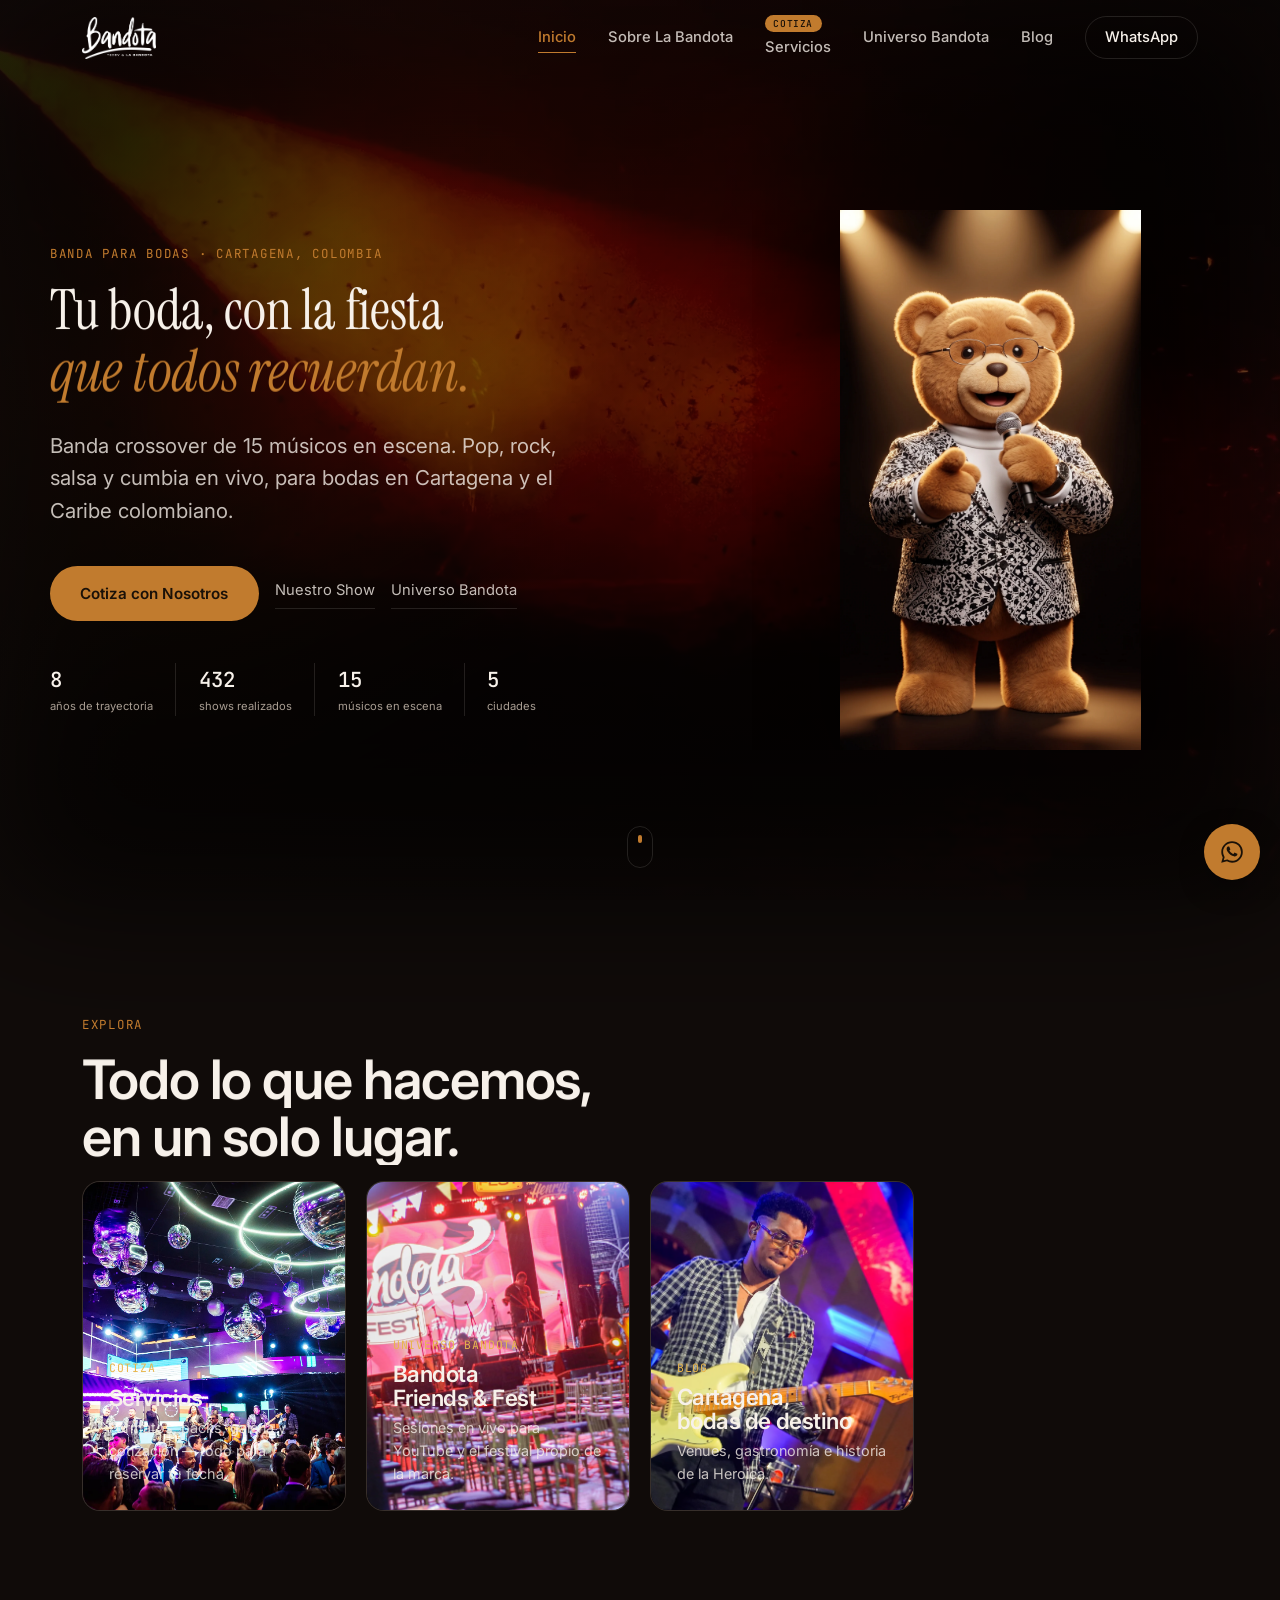
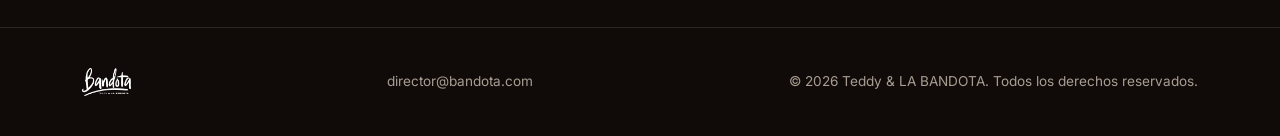
==== commit a45e8379: "Agregar modo edición en pantalla (?edit=1) para Inicio y Servicios - Nuevo editor-mode.js: activa ed" ====
--- a/index.html
+++ b/index.html
@@ -17,7 +17,7 @@
 <link rel="preload" as="image" href="assets/img/ted.webp" fetchpriority="high" />
 <link rel="stylesheet" href="styles.css?v=20260826" />
 </head>
-<body>
+<body data-repo-path="index.html">
 
 <a href="#main" class="skip-link">Saltar al contenido</a>
 
@@ -55,12 +55,12 @@
   <section class="hero hero-split" id="top">
     <div class="hero-split-inner">
       <div class="hero-split-text">
-        <p class="kicker reveal">Banda para bodas · Cartagena, Colombia</p>
+        <p class="kicker reveal" data-edit-id="home-hero-kicker">Banda para bodas · Cartagena, Colombia</p>
         <h1 class="hero-title reveal" data-split="lines">
           Tu boda, con la fiesta<br>
           <em>que todos recuerdan.</em>
         </h1>
-        <p class="hero-sub reveal">Banda crossover de 15 músicos en escena. Pop, rock, salsa y cumbia en vivo, para bodas en Cartagena y el Caribe colombiano.</p>
+        <p class="hero-sub reveal" data-edit-id="home-hero-sub">Banda crossover de 15 músicos en escena. Pop, rock, salsa y cumbia en vivo, para bodas en Cartagena y el Caribe colombiano.</p>
         <div class="hero-actions reveal">
           <a href="https://wa.me/573044777225?text=Hola%20LA%20BANDOTA%2C%20quiero%20cotizar%20la%20banda%20para%20mi%20evento" target="_blank" rel="noopener" class="btn btn-primary">Cotiza con Nosotros</a>
           <a href="servicios.html#portafolio" class="hero-split-link">Nuestro Show</a>
@@ -112,8 +112,8 @@
           <img src="assets/img/banda-discoballs-pista-llena.webp" alt="Boda con LA BANDOTA en Cartagena, pista llena bajo bolas de disco" loading="lazy" />
           <div class="preview-card-body">
             <span class="preview-card-tag">Cotiza</span>
-            <h3>Servicios</h3>
-            <p>Formatos, packs, galería y cotización — todo para reservar tu fecha.</p>
+            <h3 data-edit-id="home-card-servicios-title">Servicios</h3>
+            <p data-edit-id="home-card-servicios-desc">Formatos, packs, galería y cotización — todo para reservar tu fecha.</p>
           </div>
         </a>
 
@@ -121,8 +121,8 @@
           <img src="assets/img/bandota-fest-25.webp" alt="Bandota Fest, festival propio de la marca" loading="lazy" />
           <div class="preview-card-body">
             <span class="preview-card-tag">Universo Bandota</span>
-            <h3>Bandota Friends &amp; Fest</h3>
-            <p>Sesiones en vivo para YouTube y el festival propio de la marca.</p>
+            <h3 data-edit-id="home-card-universo-title">Bandota Friends &amp; Fest</h3>
+            <p data-edit-id="home-card-universo-desc">Sesiones en vivo para YouTube y el festival propio de la marca.</p>
           </div>
         </a>
 
@@ -130,8 +130,8 @@
           <img src="assets/img/bandota-fest-01.webp" alt="Arquitectura colonial de Cartagena" loading="lazy" />
           <div class="preview-card-body">
             <span class="preview-card-tag">Blog</span>
-            <h3>Cartagena, bodas de destino</h3>
-            <p>Venues, gastronomía e historia de la Heroica.</p>
+            <h3 data-edit-id="home-card-blog-title">Cartagena, bodas de destino</h3>
+            <p data-edit-id="home-card-blog-desc">Venues, gastronomía e historia de la Heroica.</p>
           </div>
         </a>
       </div>
@@ -146,7 +146,7 @@
       <img src="assets/img/logo-bandota-nav.webp" alt="Teddy & LA BANDOTA" style="height:28px;width:auto;" />
     </a>
     <a href="mailto:director@bandota.com" class="footer-email">director@bandota.com</a>
-    <p class="footer-copy">&copy; 2026 Teddy &amp; LA BANDOTA. Todos los derechos reservados.</p>
+    <p class="footer-copy" data-edit-id="footer-copy">&copy; 2026 Teddy &amp; LA BANDOTA. Todos los derechos reservados.</p>
   </div>
 </footer>
 
@@ -154,5 +154,6 @@
 <script defer src="lib/ScrollTrigger.min.js"></script>
 <script defer src="lib/manifest.js"></script>
 <script defer src="main.js?v=20260813"></script>
+<script defer src="editor-mode.js?v=20260910a"></script>
 </body>
 </html>
--- a/styles.css
+++ b/styles.css
@@ -1225,48 +1225,104 @@
 .rep-modal-success .btn { width: 100%; }
 
 /* =============================================================
-   27. Cotizador — oferta real + módulo de cotización (Bodas)
-   ============================================================= */
-.cotizador-block { margin-bottom: 3rem; }
+   27. Cotizador — oferta real + módulo de cotización (Servicios)
+   ============================================================= */
+
+/* Página centrada: kickers, títulos y subtítulos de cada sección */
+#portafolio > .container > .kicker,
+#repertorio > .container > .kicker,
+#otros > .container > .kicker,
+#portafolio > .container > .section-title,
+#repertorio > .container > .section-title,
+#otros > .container > .section-title,
+#portafolio > .container > .section-sub,
+#repertorio > .container > .section-sub,
+#otros > .container > .section-sub {
+  text-align: center; margin-inline: auto;
+}
+#portafolio > .container > .section-sub,
+#repertorio > .container > .section-sub { max-width: 62ch; }
+#portafolio .videos-block { text-align: center; }
+#portafolio .videos-block .hero-actions { justify-content: center !important; }
+#portafolio .gallery-grid, #portafolio .videos-note { margin-inline: auto; }
+
+/* Cada paso queda delimitado como un panel propio, con número + explicación */
+.cotizador-block {
+  margin-bottom: 2.5rem; padding: clamp(1.5rem, 3vw, 2.2rem);
+  border: 1px solid var(--line); border-radius: 24px; background: var(--card);
+}
+.cotizador-block-head, .cotizador-modulo > .cotizador-block-head {
+  display: flex; flex-direction: column; align-items: center; text-align: center;
+  gap: 0.7rem; margin-bottom: 1.8rem;
+}
+.cotizador-block-num {
+  display: flex; align-items: center; justify-content: center;
+  width: 34px; height: 34px; border-radius: 50%;
+  background: var(--accent); color: var(--accent-ink);
+  font-family: var(--font-mono); font-weight: 600; font-size: 0.95rem;
+}
 .cotizador-block-label {
   font-family: var(--font-mono); font-size: 0.85rem; letter-spacing: 0.1em;
-  text-transform: uppercase; color: var(--gold); margin-bottom: 1.2rem;
-}
+  text-transform: uppercase; color: var(--gold); margin-bottom: 0.5rem;
+}
+.cotizador-block-help { color: var(--ink-soft); font-size: 0.92rem; max-width: 52ch; margin-inline: auto; }
 .cotizador-block-sublabel {
   font-family: var(--font-mono); font-size: 0.76rem; letter-spacing: 0.06em;
-  text-transform: uppercase; color: var(--mute); margin: 1.4rem 0 0.9rem;
+  text-transform: uppercase; color: var(--mute); margin: 1.4rem 0 0.9rem; text-align: center;
 }
 .cotizador-block-sublabel:first-of-type { margin-top: 0; }
 
 .cotizador-modulo {
   padding: clamp(1.5rem, 3vw, 2.4rem);
   border: 1px solid var(--line); border-radius: 24px; background: var(--card);
-  max-width: 640px;
-}
-.cotizador-modulo-title { font-size: 1.3rem; margin-bottom: 1.5rem; }
-
-.cotizador-step { margin-bottom: 1.6rem; }
+  max-width: 640px; margin-inline: auto; text-align: center;
+}
+.cotizador-modulo-title { font-size: 1.3rem; }
+.cotizador-modulo .cotizador-block-head { margin-bottom: 1.6rem; }
+
+.cotizador-step { margin-bottom: 1.6rem; text-align: left; }
 .cotizador-step-label {
   font-family: var(--font-mono); font-size: 0.76rem; letter-spacing: 0.06em;
-  text-transform: uppercase; color: var(--mute); margin-bottom: 0.7rem;
+  text-transform: uppercase; color: var(--mute); margin-bottom: 0.7rem; text-align: center;
 }
 
 .cotizador-options {
   display: grid; grid-template-columns: repeat(auto-fill, minmax(230px, 1fr)); gap: 0.9rem;
+  justify-content: center;
 }
 .cotizador-option {
-  display: flex; flex-direction: column; gap: 0.3rem; text-align: left;
-  padding: 1.1rem 1.2rem; border: 1px solid var(--line); border-radius: 14px;
+  position: relative; display: flex; flex-direction: column; gap: 0.3rem; text-align: left;
+  padding: 1.3rem 1.2rem 1.1rem; border: 1px solid var(--line); border-radius: 14px;
   background: var(--bg-2); width: 100%; height: 100%;
   transition: border-color .25s var(--ease-out), background .25s var(--ease-out);
 }
 .cotizador-option:hover { border-color: var(--ink-soft); }
 .cotizador-option.is-selected { border-color: var(--accent); background: var(--accent-soft); }
-.cotizador-option-name { font-weight: 600; font-size: 1rem; color: var(--ink); }
+
+/* Casilla siempre visible (círculo vacío) que se convierte en chulo al seleccionar,
+   además del cambio de borde/fondo — no reemplaza esa señal, la refuerza. */
+.cotizador-option-check {
+  position: absolute; top: 0.9rem; right: 0.9rem;
+  width: 22px; height: 22px; border-radius: 50%;
+  border: 1.5px solid var(--line); background: transparent;
+  transition: border-color .25s var(--ease-out), background .25s var(--ease-out);
+}
+.cotizador-option-check::after {
+  content: "";
+  position: absolute; top: 50%; left: 50%;
+  width: 11px; height: 6px;
+  border-left: 2px solid var(--accent-ink); border-bottom: 2px solid var(--accent-ink);
+  transform: translate(-50%, -65%) rotate(-45deg) scale(0);
+  transition: transform .2s var(--ease-bounce);
+}
+.cotizador-option.is-selected .cotizador-option-check { background: var(--accent); border-color: var(--accent); }
+.cotizador-option.is-selected .cotizador-option-check::after { transform: translate(-50%, -65%) rotate(-45deg) scale(1); }
+
+.cotizador-option-name { font-weight: 600; font-size: 1rem; color: var(--ink); padding-right: 1.8rem; }
 .cotizador-option-desc { font-size: 0.85rem; color: var(--ink-soft); line-height: 1.5; }
 .cotizador-option-meta { font-family: var(--font-mono); font-size: 0.74rem; color: var(--gold); margin-top: 0.2rem; }
 
-.cotizador-days, .cotizador-slots { display: flex; flex-wrap: wrap; gap: 0.5rem; }
+.cotizador-days, .cotizador-slots { display: flex; flex-wrap: wrap; gap: 0.5rem; justify-content: center; }
 .cotizador-days { margin-bottom: 0.8rem; }
 .cotizador-day, .cotizador-slot {
   font-family: var(--font-mono); font-size: 0.75rem; white-space: nowrap;
@@ -1288,3 +1344,44 @@
   margin-top: 1rem; padding: 0.9rem 1rem; border-radius: 12px;
   background: rgba(58,125,92,0.16); color: var(--ink); font-size: 0.88rem;
 }
+
+/* =============================================================
+   28. Modo edición (?edit=1) — panel flotante + resaltado de texto editable
+   ============================================================= */
+[data-edit-id].is-editable {
+  outline: 1.5px dashed rgba(232, 182, 76, 0.5);
+  outline-offset: 4px;
+  border-radius: 6px;
+  cursor: text;
+  transition: outline-color .2s var(--ease-out), background .2s var(--ease-out);
+}
+[data-edit-id].is-editable:hover { outline-color: var(--gold); background: rgba(232, 182, 76, 0.08); }
+[data-edit-id].is-editable:focus { outline: 2px solid var(--gold); outline-offset: 4px; background: rgba(232, 182, 76, 0.12); }
+
+#editor-mode-panel {
+  position: fixed; left: 50%; bottom: 1.25rem; transform: translateX(-50%);
+  z-index: 999; max-width: calc(100vw - 2rem);
+  background: var(--card); border: 1px solid var(--line); border-radius: 16px;
+  padding: 1rem 1.25rem;
+  box-shadow: 0 16px 40px -12px rgba(0,0,0,0.65);
+  font-family: var(--font-sans); font-size: 0.88rem; color: var(--ink);
+}
+.editor-mode-row { display: flex; flex-wrap: wrap; align-items: center; gap: 0.7rem; }
+.editor-mode-row[hidden] { display: none; }
+#editor-mode-panel input[type="password"] {
+  font: inherit; color: var(--ink); background: var(--bg-2);
+  border: 1px solid var(--line); border-radius: 10px; padding: 0.55rem 0.8rem;
+  min-width: 260px;
+}
+#editor-mode-panel button {
+  font: inherit; font-weight: 600; color: var(--accent-ink); background: var(--accent);
+  border: 0; border-radius: 100px; padding: 0.55rem 1.1rem; cursor: pointer;
+  transition: transform .2s var(--ease-out);
+}
+#editor-mode-panel button:hover { transform: translateY(-2px); }
+#editor-mode-panel button:disabled { opacity: 0.6; cursor: default; transform: none; }
+#editor-mode-panel [data-editor-forget-token] {
+  background: transparent; color: var(--mute); border: 1px solid var(--line); font-weight: 500;
+}
+#editor-mode-panel [data-editor-status] { color: var(--ink-soft); }
+#editor-mode-panel a[data-editor-exit] { color: var(--mute); text-decoration: underline; }
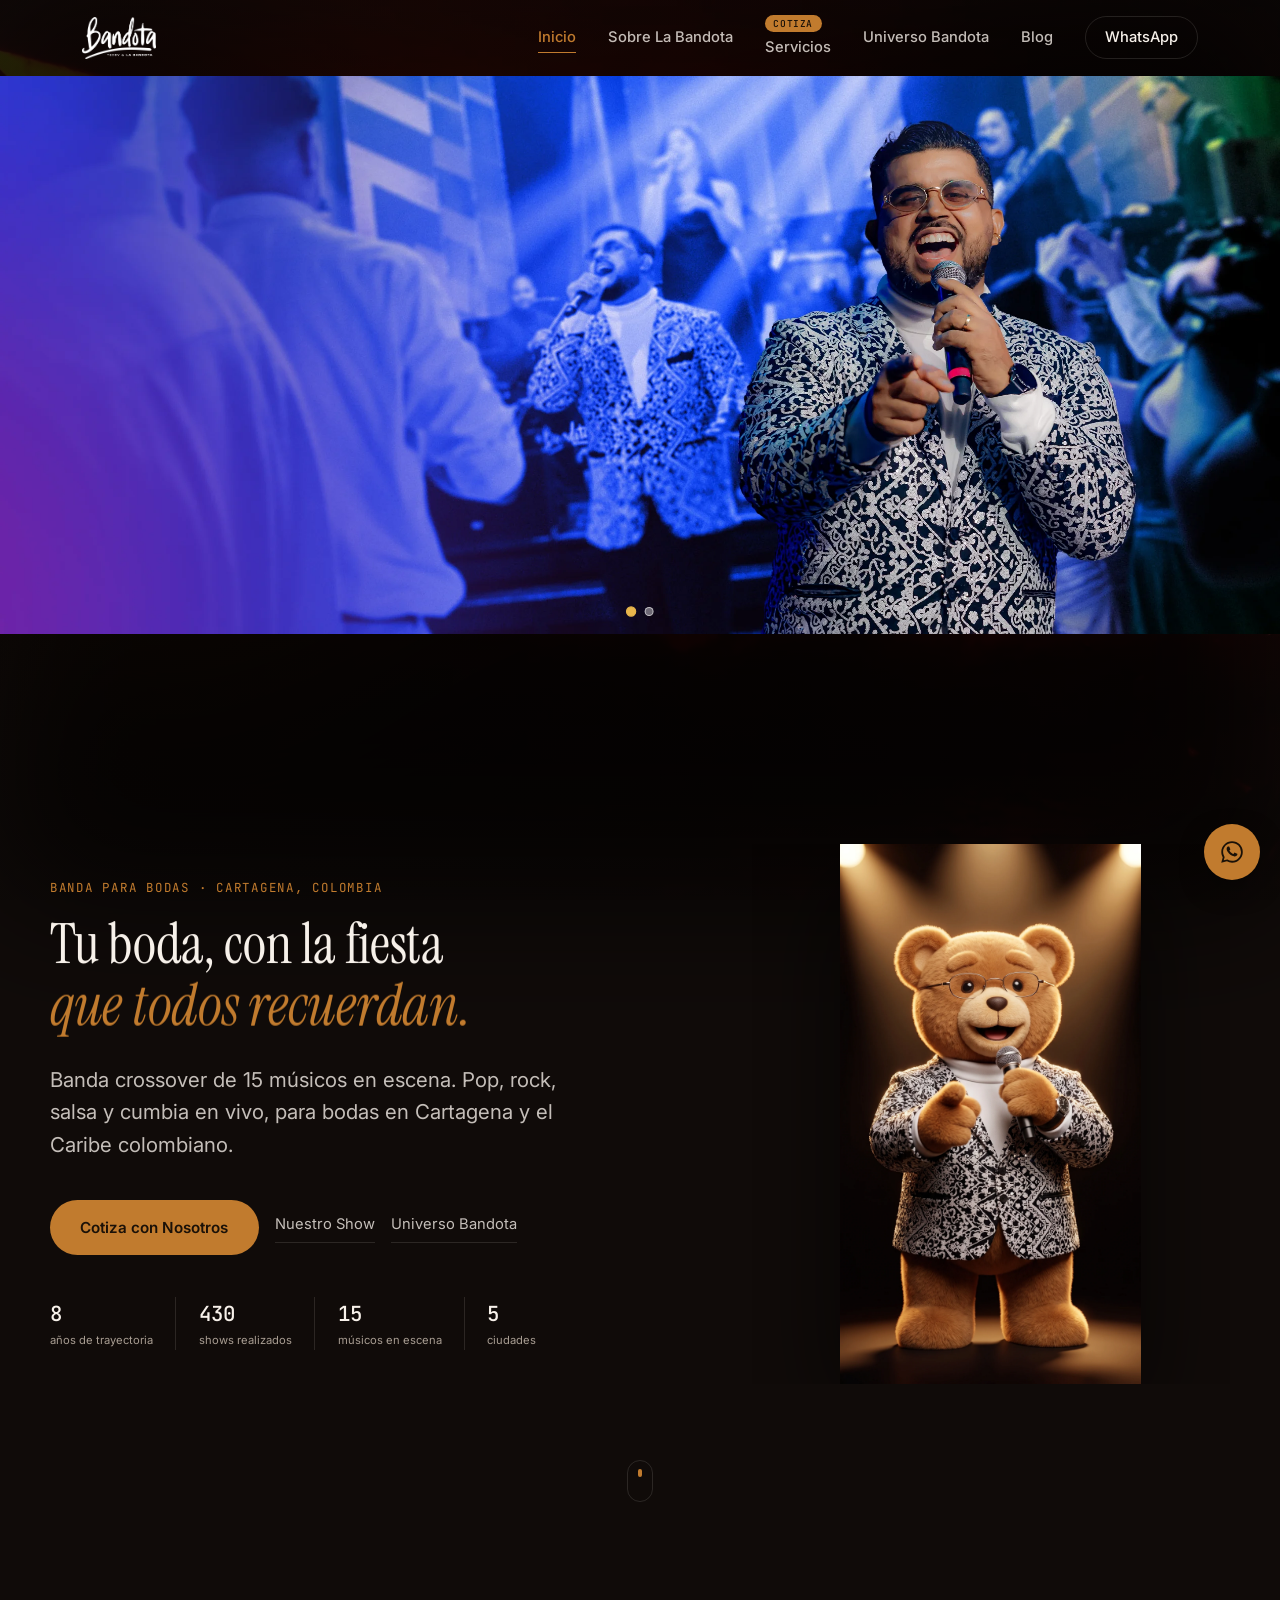
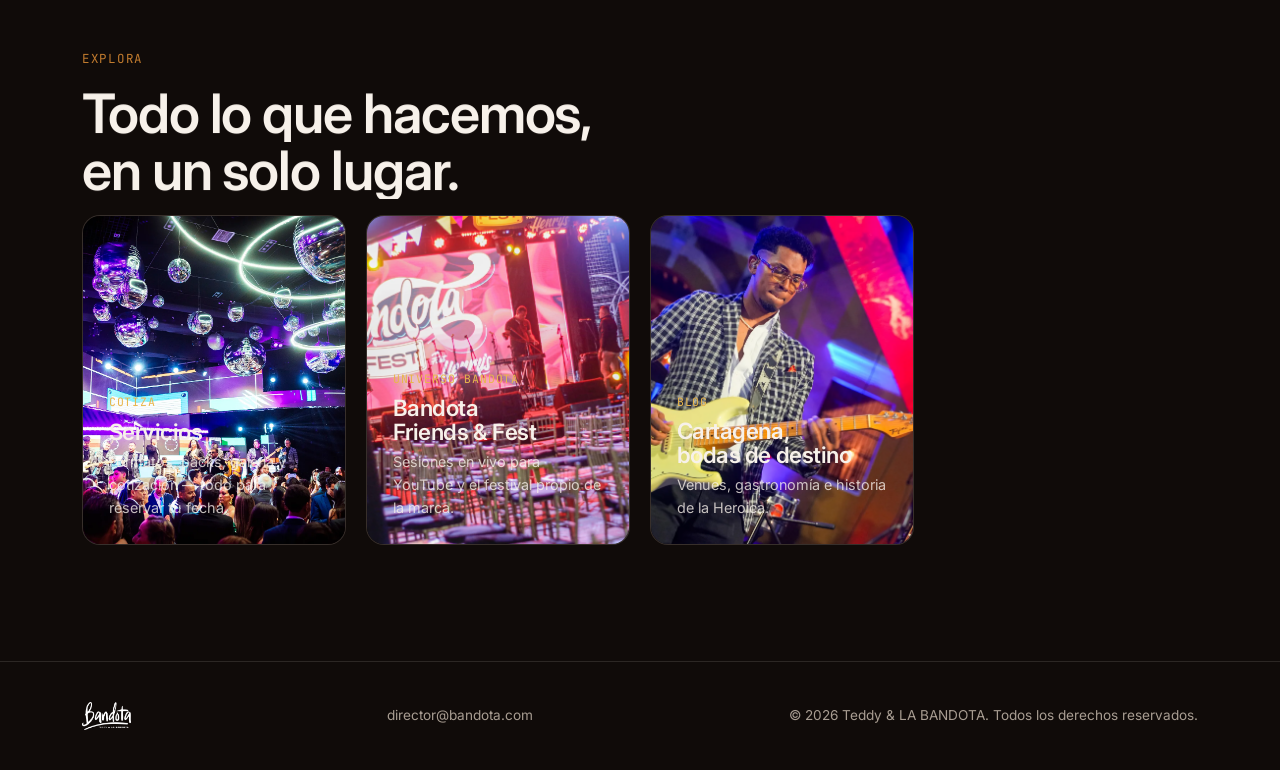
==== commit 7cf5f468: "Add rotating banner carousel to home page Full-bleed image carousel at the top of the home page with" ====
--- a/index.html
+++ b/index.html
@@ -13,9 +13,10 @@
 <link rel="preconnect" href="https://fonts.gstatic.com" crossorigin />
 <link rel="stylesheet" href="https://fonts.googleapis.com/css2?family=Instrument+Serif:ital@0;1&family=Inter:wght@300;400;500;600;700&family=JetBrains+Mono:wght@400;500&display=swap" />
 
+<link rel="preload" as="image" href="assets/img/home-banner-1.webp" fetchpriority="high" />
 <link rel="preload" as="image" href="assets/img/hero-stage-bg.webp" fetchpriority="high" />
 <link rel="preload" as="image" href="assets/img/ted.webp" fetchpriority="high" />
-<link rel="stylesheet" href="styles.css?v=20260826" />
+<link rel="stylesheet" href="styles.css?v=20260910a" />
 </head>
 <body data-repo-path="index.html">
 
@@ -51,6 +52,16 @@
 </a>
 
 <main id="main">
+
+  <section class="banner-carousel" data-banner-carousel aria-label="Banners LA BANDOTA">
+    <div class="banner-slide is-active">
+      <img src="assets/img/home-banner-1.webp" alt="Tu boda, con la ORQUESTA que todos recuerdan." loading="eager" fetchpriority="high" />
+    </div>
+    <div class="banner-slide">
+      <img src="assets/img/home-banner-1.webp" alt="Tu boda, con la ORQUESTA que todos recuerdan." loading="lazy" />
+    </div>
+    <div class="banner-carousel-dots"></div>
+  </section>
 
   <section class="hero hero-split" id="top">
     <div class="hero-split-inner">
@@ -154,6 +165,7 @@
 <script defer src="lib/ScrollTrigger.min.js"></script>
 <script defer src="lib/manifest.js"></script>
 <script defer src="main.js?v=20260813"></script>
+<script defer src="banner-carousel.js?v=20260910a"></script>
 <script defer src="editor-mode.js?v=20260910a"></script>
 </body>
 </html>
--- a/styles.css
+++ b/styles.css
@@ -1385,3 +1385,41 @@
 }
 #editor-mode-panel [data-editor-status] { color: var(--ink-soft); }
 #editor-mode-panel a[data-editor-exit] { color: var(--mute); text-decoration: underline; }
+
+/* =============================================================
+   29. Carrusel de banners (Home) — rotación con crossfade
+   ============================================================= */
+.banner-carousel {
+  position: relative;
+  width: 100%;
+  height: clamp(320px, 62vh, 640px);
+  margin-top: var(--nav-h);
+  overflow: hidden;
+  background: var(--bg-2);
+}
+.banner-slide {
+  position: absolute; inset: 0;
+  opacity: 0;
+  transition: opacity 1.1s var(--ease-out);
+  pointer-events: none;
+}
+.banner-slide.is-active { opacity: 1; pointer-events: auto; z-index: 1; }
+.banner-slide img {
+  width: 100%; height: 100%; object-fit: cover; display: block;
+}
+.banner-carousel-dots {
+  position: absolute; left: 50%; bottom: 1.1rem; transform: translateX(-50%);
+  z-index: 2;
+  display: flex; gap: 0.55rem;
+}
+.banner-carousel-dots button {
+  width: 9px; height: 9px; border-radius: 50%;
+  background: rgba(255,255,255,0.4);
+  border: 1px solid rgba(255,255,255,0.6);
+  padding: 0; cursor: pointer;
+  transition: background .3s var(--ease-out), transform .3s var(--ease-out);
+}
+.banner-carousel-dots button.is-active { background: var(--gold); border-color: var(--gold); transform: scale(1.15); }
+@media (prefers-reduced-motion: reduce) {
+  .banner-slide { transition: none; }
+}
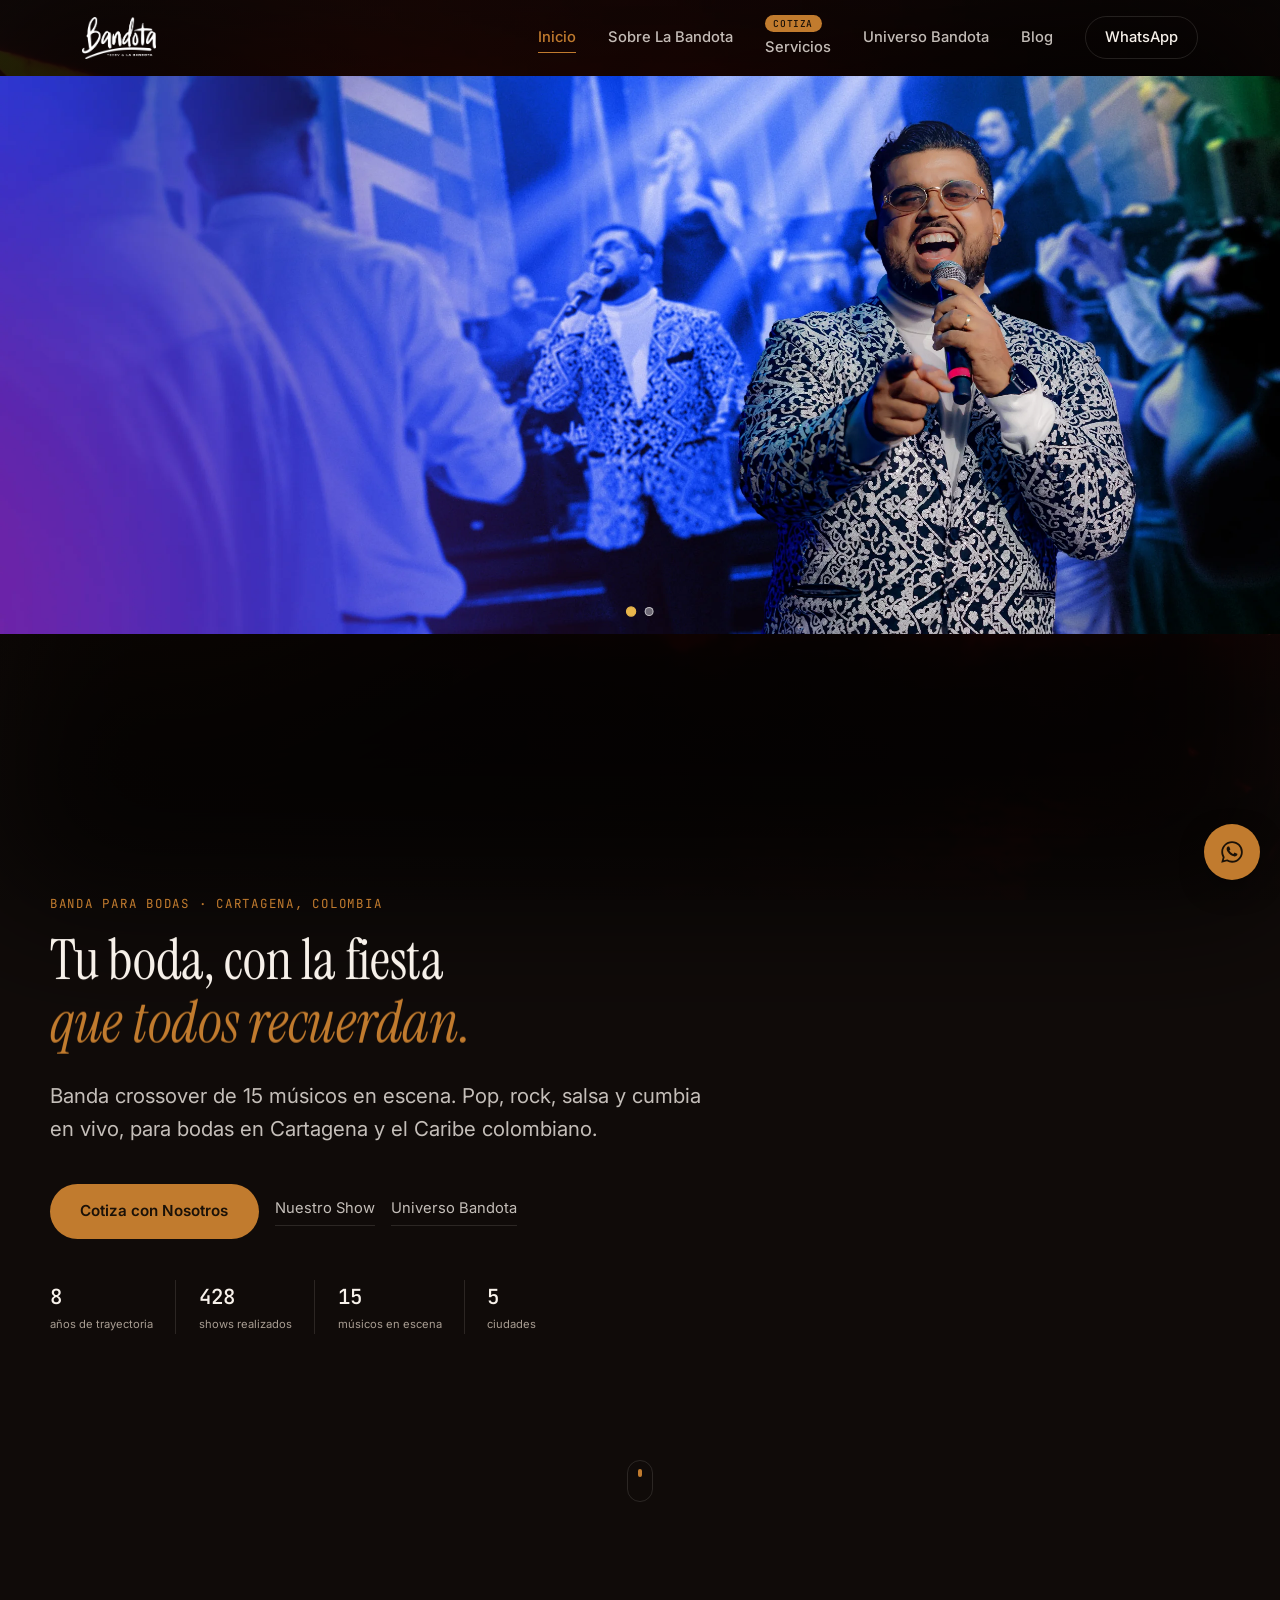
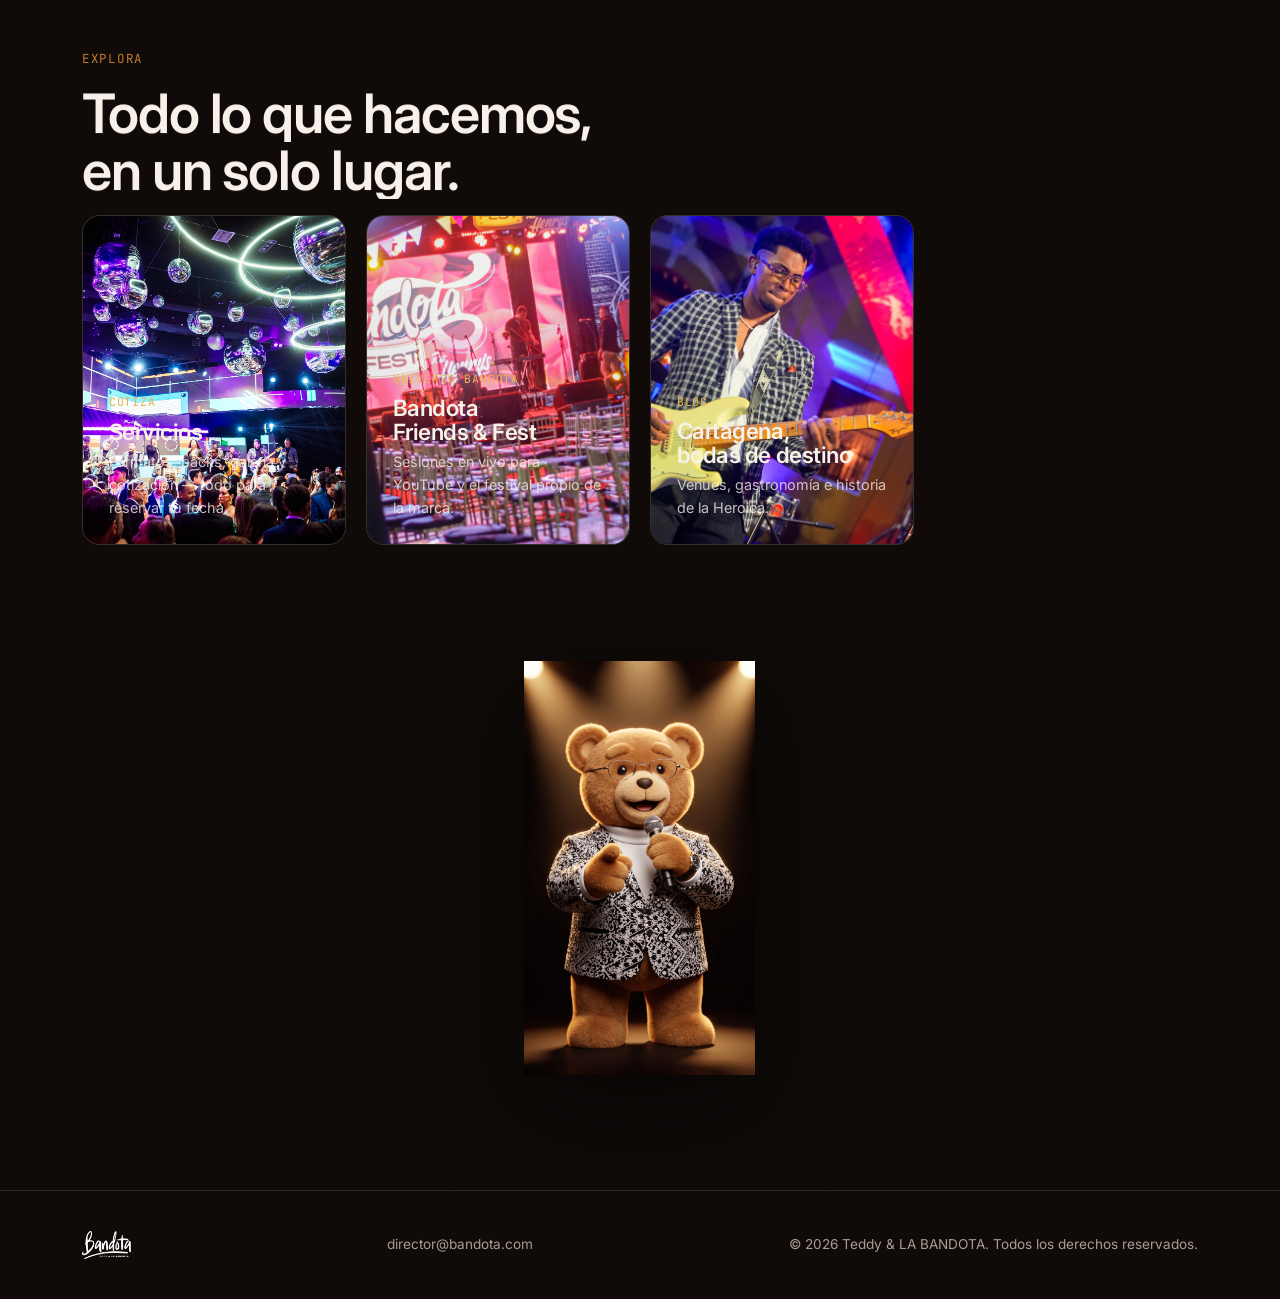
==== commit e43547e7: "Move bear transformation video to end of home page Removes the video from the hero split layout (whi" ====
--- a/index.html
+++ b/index.html
@@ -16,7 +16,7 @@
 <link rel="preload" as="image" href="assets/img/home-banner-1.webp" fetchpriority="high" />
 <link rel="preload" as="image" href="assets/img/hero-stage-bg.webp" fetchpriority="high" />
 <link rel="preload" as="image" href="assets/img/ted.webp" fetchpriority="high" />
-<link rel="stylesheet" href="styles.css?v=20260910a" />
+<link rel="stylesheet" href="styles.css?v=20260925a" />
 </head>
 <body data-repo-path="index.html">
 
@@ -97,15 +97,6 @@
           </div>
         </div>
       </div>
-
-      <div class="hero-split-media hero-split-cutout reveal">
-        <video
-          src="assets/video/ted-bear-transform.mp4"
-          poster="assets/img/ted-bear-poster.webp"
-          autoplay muted loop playsinline
-          aria-label="Transformación animada de un oso de peluche a Teddy Barrera cantando en vivo">
-        </video>
-      </div>
     </div>
 
     <a href="#explorar" class="scroll-cue" aria-label="Bajar a la siguiente sección">
@@ -149,6 +140,17 @@
     </div>
   </section>
 
+  <section class="section section-tedbear" id="tedbear">
+    <div class="container tedbear-outro reveal">
+      <video
+        src="assets/video/ted-bear-transform.mp4"
+        poster="assets/img/ted-bear-poster.webp"
+        autoplay muted loop playsinline
+        aria-label="Transformación animada de un oso de peluche a Teddy Barrera cantando en vivo">
+      </video>
+    </div>
+  </section>
+
 </main>
 
 <footer class="footer">
--- a/styles.css
+++ b/styles.css
@@ -358,7 +358,9 @@
 }
 @media (min-width: 960px) {
   .hero-split-inner { grid-template-columns: 1.15fr 0.85fr; gap: 3.5rem; }
-}
+  .hero-split-inner:not(:has(.hero-split-media)) { grid-template-columns: 1fr; }
+}
+.hero-split-inner:not(:has(.hero-split-media)) .hero-split-text { max-width: 760px; }
 .hero-split-text { max-width: 600px; }
 .hero-split-text .hero-sub { margin-inline: 0; }
 .hero-split-text .hero-actions { justify-content: flex-start; }
@@ -1423,3 +1425,17 @@
 @media (prefers-reduced-motion: reduce) {
   .banner-slide { transition: none; }
 }
+
+/* =============================================================
+   30. Despedida — animación del oso al final del Home
+   ============================================================= */
+.section-tedbear { padding-top: 0; }
+.tedbear-outro {
+  display: flex; align-items: flex-end; justify-content: center;
+  height: clamp(300px, 46vh, 560px);
+}
+.tedbear-outro video {
+  height: 100%; width: auto; max-width: 100%;
+  object-fit: contain; object-position: bottom center;
+  filter: drop-shadow(0 30px 50px rgba(0,0,0,0.6));
+}
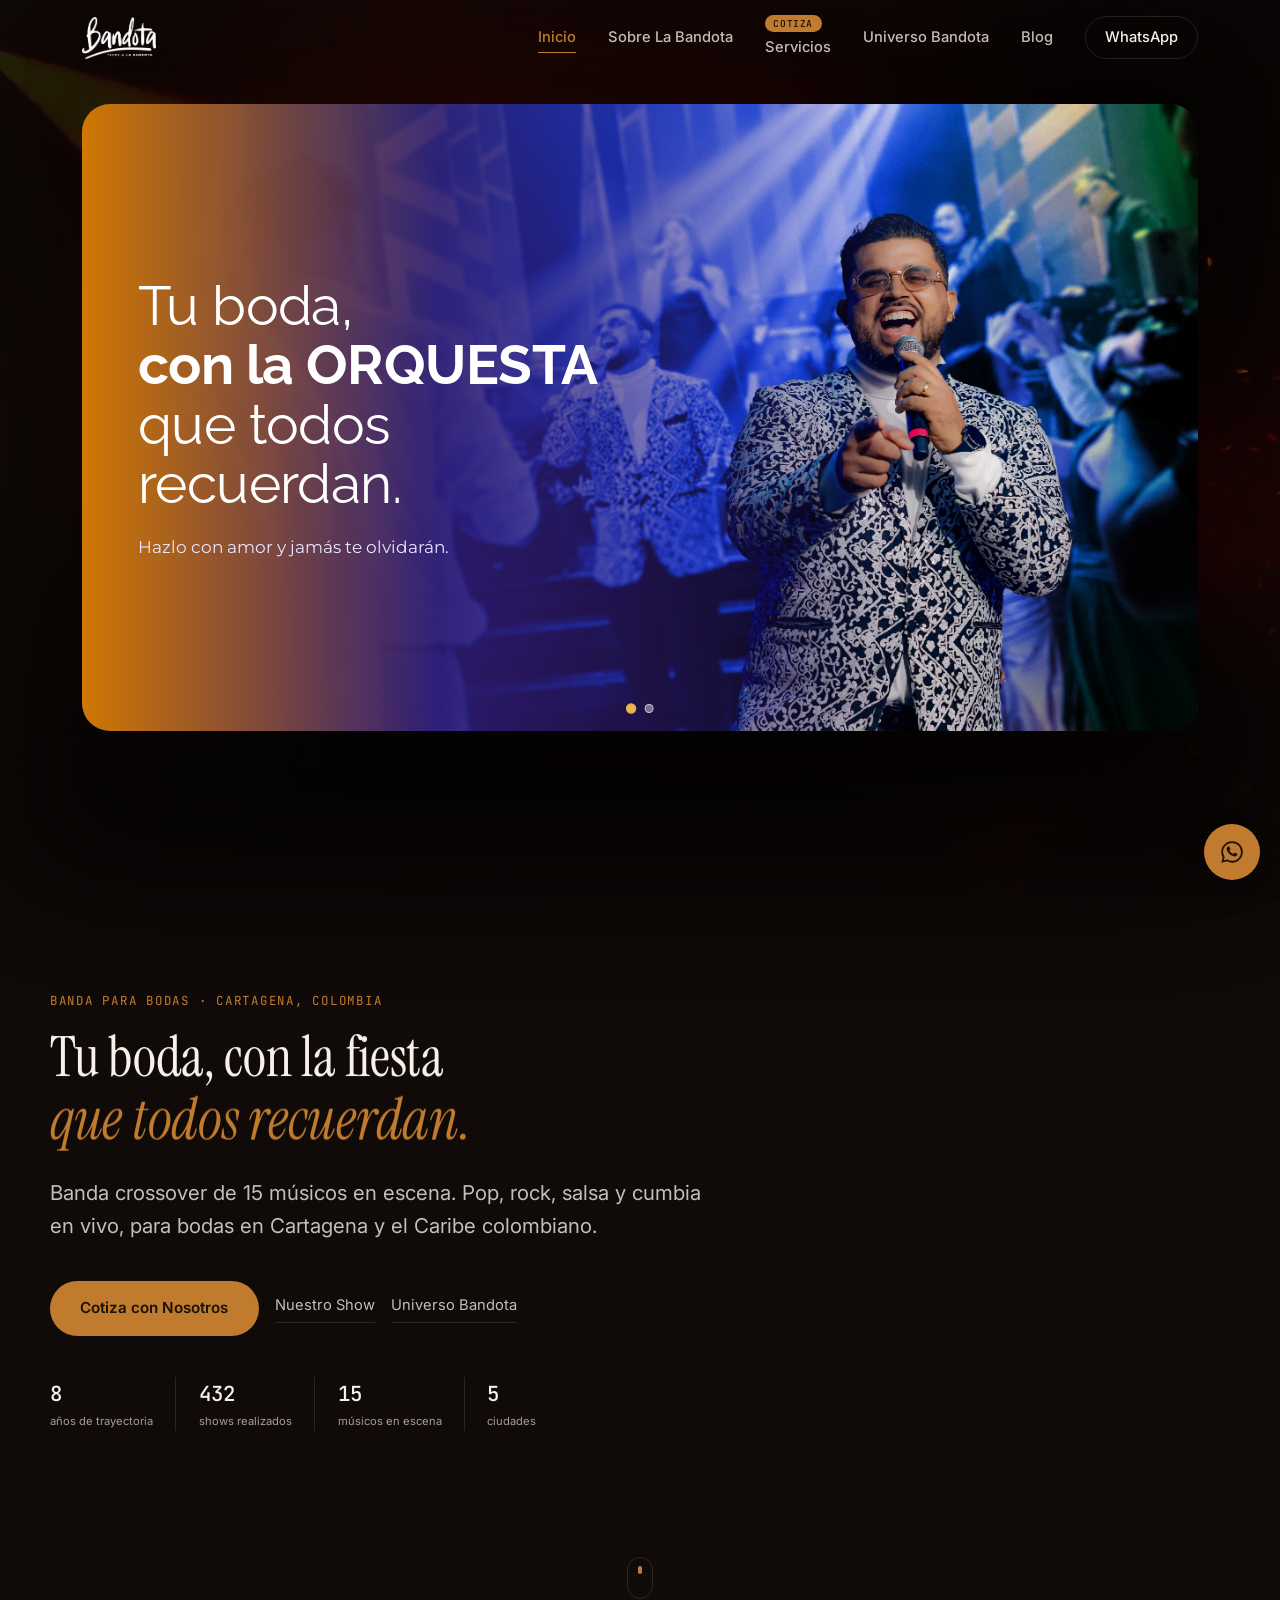
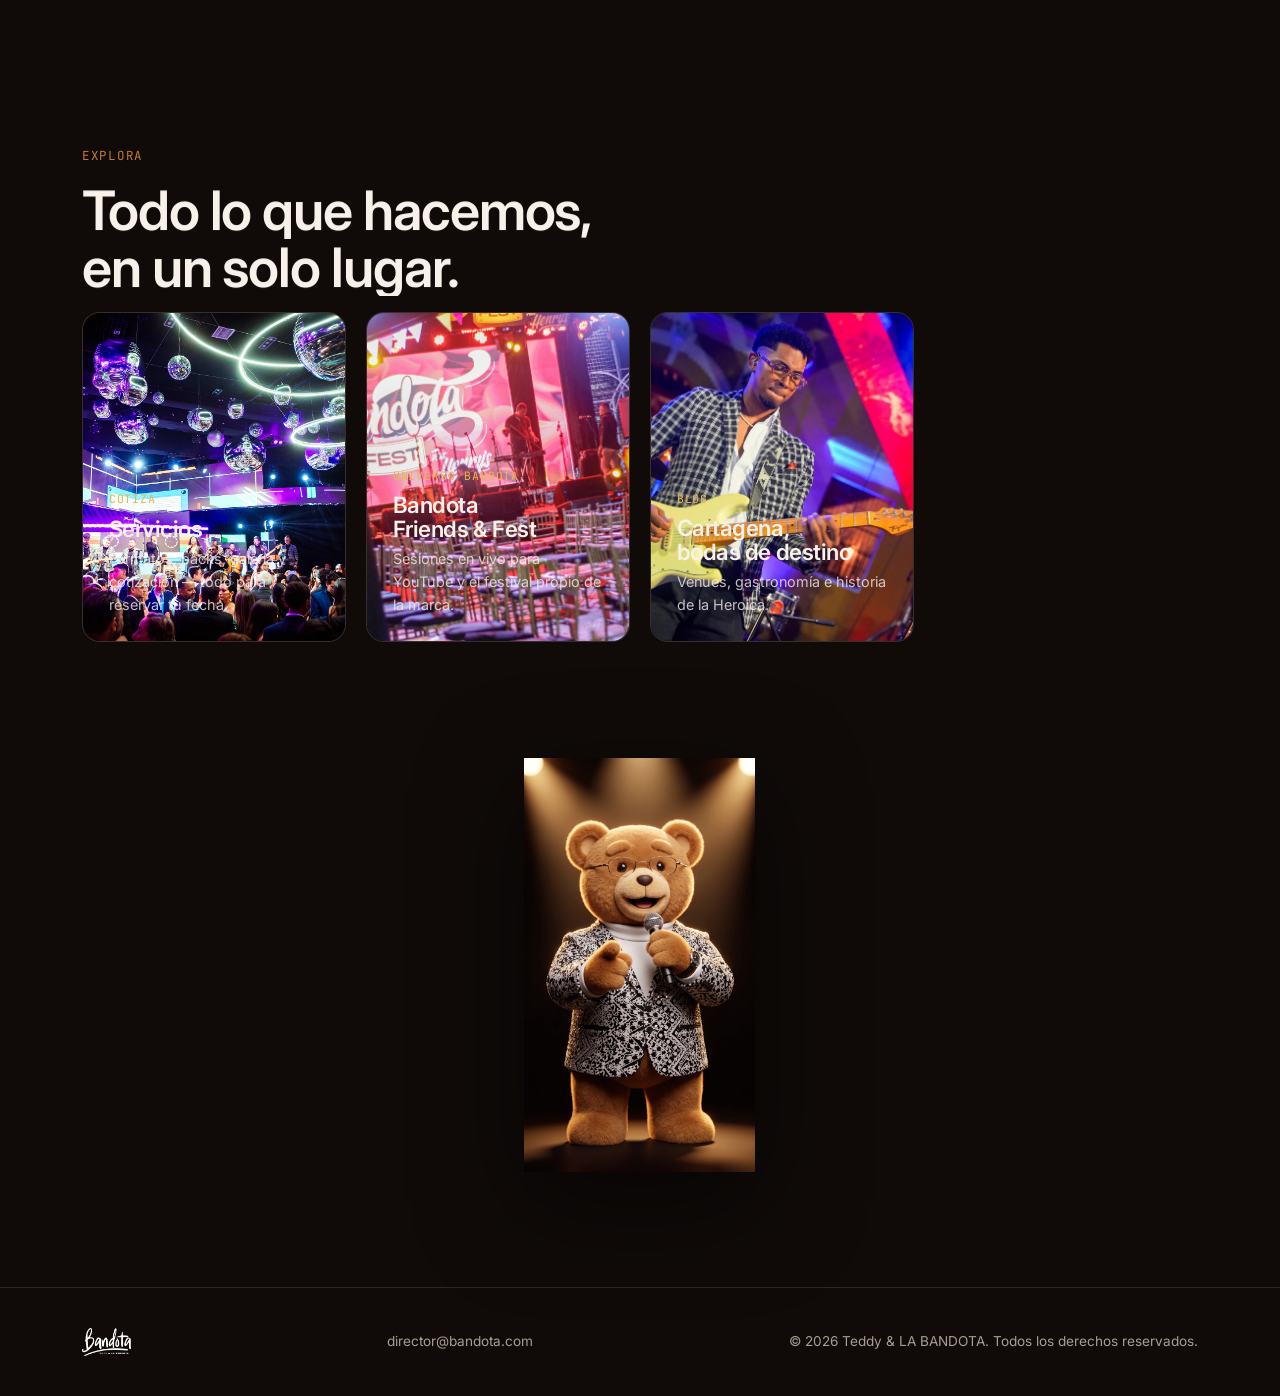
==== commit 60032cea: "Recreate the real banner design with text overlay The banner artifact turned out to be a Claude Desi" ====
--- a/index.html
+++ b/index.html
@@ -12,11 +12,12 @@
 <link rel="preconnect" href="https://fonts.googleapis.com" />
 <link rel="preconnect" href="https://fonts.gstatic.com" crossorigin />
 <link rel="stylesheet" href="https://fonts.googleapis.com/css2?family=Instrument+Serif:ital@0;1&family=Inter:wght@300;400;500;600;700&family=JetBrains+Mono:wght@400;500&display=swap" />
+<link rel="stylesheet" href="https://fonts.googleapis.com/css2?family=Raleway:wght@400;700&family=Montserrat:wght@400;500&display=swap" />
 
 <link rel="preload" as="image" href="assets/img/home-banner-1.webp" fetchpriority="high" />
 <link rel="preload" as="image" href="assets/img/hero-stage-bg.webp" fetchpriority="high" />
 <link rel="preload" as="image" href="assets/img/ted.webp" fetchpriority="high" />
-<link rel="stylesheet" href="styles.css?v=20260925a" />
+<link rel="stylesheet" href="styles.css?v=20260925b" />
 </head>
 <body data-repo-path="index.html">
 
@@ -53,14 +54,32 @@
 
 <main id="main">
 
-  <section class="banner-carousel" data-banner-carousel aria-label="Banners LA BANDOTA">
-    <div class="banner-slide is-active">
-      <img src="assets/img/home-banner-1.webp" alt="Tu boda, con la ORQUESTA que todos recuerdan." loading="eager" fetchpriority="high" />
+  <section class="section banner-carousel-section">
+    <div class="container">
+      <div class="banner-carousel" data-banner-carousel aria-label="Banners LA BANDOTA">
+        <div class="banner-slide is-active">
+          <img src="assets/img/home-banner-1.webp" alt="Tu boda, con la ORQUESTA que todos recuerdan." loading="eager" fetchpriority="high" />
+          <div class="banner-slide-scrim"></div>
+          <div class="banner-slide-content">
+            <div class="banner-copy">
+              <h1 data-edit-id="home-banner-1-title">Tu boda, <br><b>con la ORQUESTA</b><br>que todos recuerdan.</h1>
+              <p data-edit-id="home-banner-1-sub">Hazlo con amor y jamás te olvidarán.</p>
+            </div>
+          </div>
+        </div>
+        <div class="banner-slide">
+          <img src="assets/img/home-banner-1.webp" alt="Tu boda, con la ORQUESTA que todos recuerdan." loading="lazy" />
+          <div class="banner-slide-scrim"></div>
+          <div class="banner-slide-content">
+            <div class="banner-copy">
+              <h1 data-edit-id="home-banner-2-title">Tu boda, <br><b>con la ORQUESTA</b><br>que todos recuerdan.</h1>
+              <p data-edit-id="home-banner-2-sub">Hazlo con amor y jamás te olvidarán.</p>
+            </div>
+          </div>
+        </div>
+        <div class="banner-carousel-dots"></div>
+      </div>
     </div>
-    <div class="banner-slide">
-      <img src="assets/img/home-banner-1.webp" alt="Tu boda, con la ORQUESTA que todos recuerdan." loading="lazy" />
-    </div>
-    <div class="banner-carousel-dots"></div>
   </section>
 
   <section class="hero hero-split" id="top">
--- a/styles.css
+++ b/styles.css
@@ -1391,13 +1391,14 @@
 /* =============================================================
    29. Carrusel de banners (Home) — rotación con crossfade
    ============================================================= */
+.banner-carousel-section { padding-top: calc(var(--nav-h) + 1.75rem); padding-bottom: 0; }
 .banner-carousel {
   position: relative;
   width: 100%;
-  height: clamp(320px, 62vh, 640px);
-  margin-top: var(--nav-h);
+  aspect-ratio: 2533 / 1423;
+  border-radius: 28px;
   overflow: hidden;
-  background: var(--bg-2);
+  background: #2a1b6b;
 }
 .banner-slide {
   position: absolute; inset: 0;
@@ -1408,6 +1409,40 @@
 .banner-slide.is-active { opacity: 1; pointer-events: auto; z-index: 1; }
 .banner-slide img {
   width: 100%; height: 100%; object-fit: cover; display: block;
+}
+.banner-slide-scrim {
+  position: absolute; inset: 0;
+  background: linear-gradient(90deg, #d07803 0%, rgba(43,25,105,0.86) 32%, rgba(48,30,120,0.35) 58%, rgba(48,30,120,0) 75%);
+}
+.banner-slide-content {
+  position: absolute; inset: 0;
+  display: flex; align-items: center;
+}
+.banner-copy {
+  width: min(52%, 720px);
+  padding: 0 clamp(20px, 5%, 88px);
+  display: flex; flex-direction: column; gap: clamp(10px, 1.6vw, 22px);
+}
+.banner-copy h1 {
+  margin: 0;
+  font-family: 'Raleway', sans-serif;
+  font-weight: 400;
+  color: #fff;
+  font-size: clamp(22px, 4.3vw, 90px);
+  line-height: 1.08;
+  letter-spacing: -0.01em;
+}
+.banner-copy h1 b { font-weight: 700; }
+.banner-copy p {
+  margin: 0;
+  color: #ece6ff;
+  font-family: 'Montserrat', sans-serif;
+  font-weight: 400;
+  font-size: clamp(13px, 1.35vw, 22px);
+  line-height: 1.45;
+}
+@media (max-width: 640px) {
+  .banner-copy { width: 88%; padding: 0 1.3rem; }
 }
 .banner-carousel-dots {
   position: absolute; left: 50%; bottom: 1.1rem; transform: translateX(-50%);
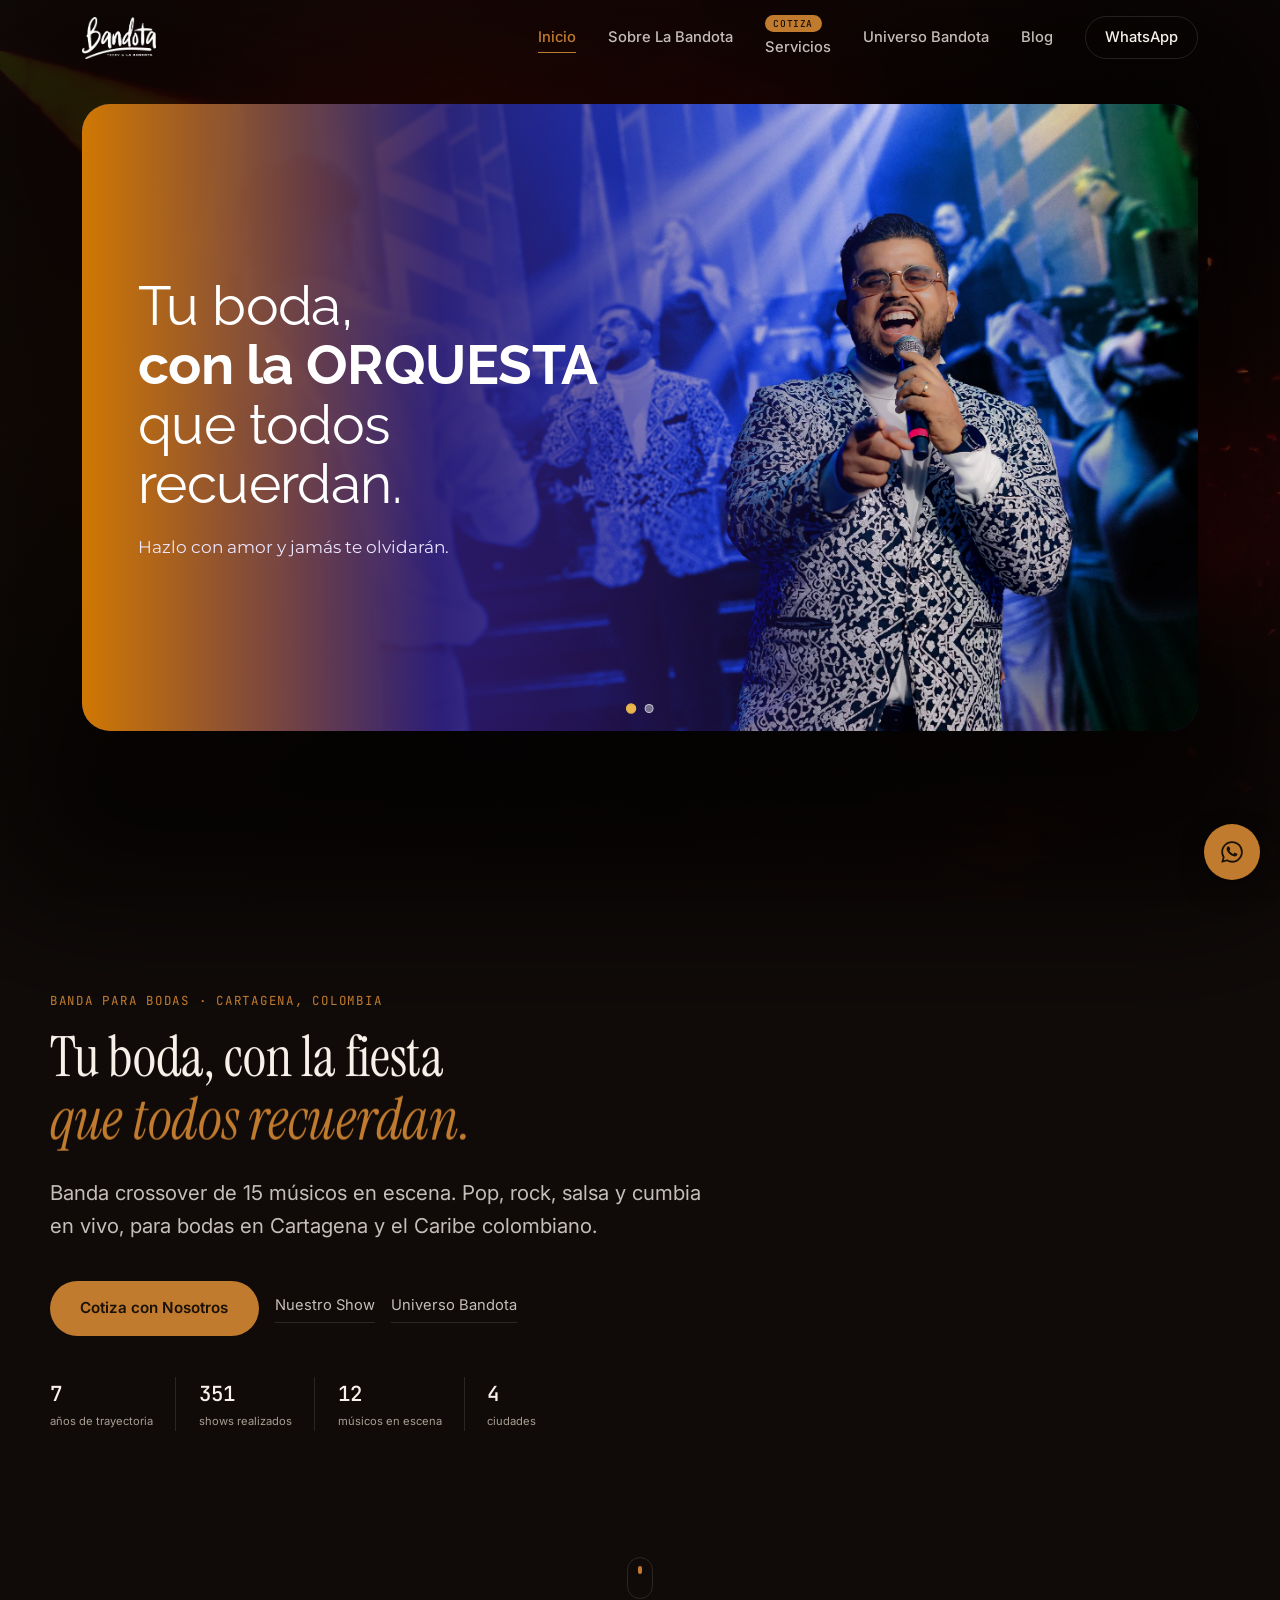
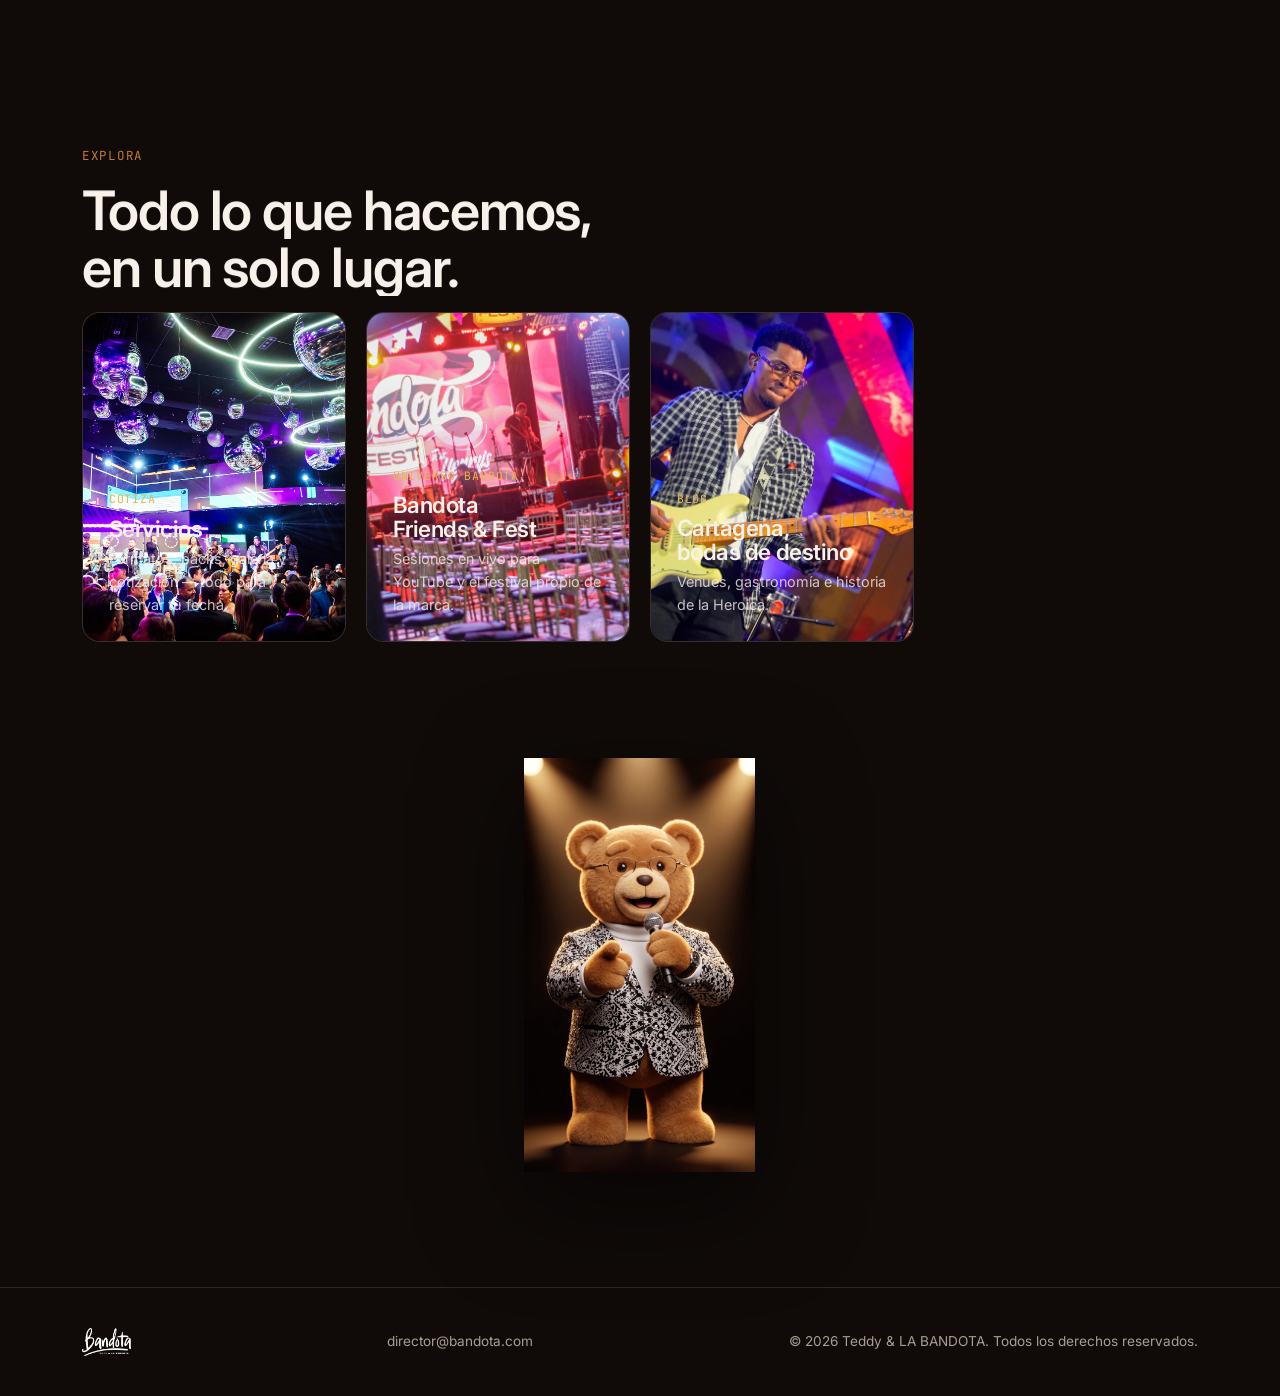
==== commit 9bf423d0: "Point home CTA to the quoting tool instead of WhatsApp The most visible button on the site ("Cotiza " ====
--- a/index.html
+++ b/index.html
@@ -92,7 +92,7 @@
         </h1>
         <p class="hero-sub reveal" data-edit-id="home-hero-sub">Banda crossover de 15 músicos en escena. Pop, rock, salsa y cumbia en vivo, para bodas en Cartagena y el Caribe colombiano.</p>
         <div class="hero-actions reveal">
-          <a href="https://wa.me/573044777225?text=Hola%20LA%20BANDOTA%2C%20quiero%20cotizar%20la%20banda%20para%20mi%20evento" target="_blank" rel="noopener" class="btn btn-primary">Cotiza con Nosotros</a>
+          <a href="servicios.html#portafolio" class="btn btn-primary">Cotiza con Nosotros</a>
           <a href="servicios.html#portafolio" class="hero-split-link">Nuestro Show</a>
           <a href="universo-bandota.html" class="hero-split-link">Universo Bandota</a>
         </div>
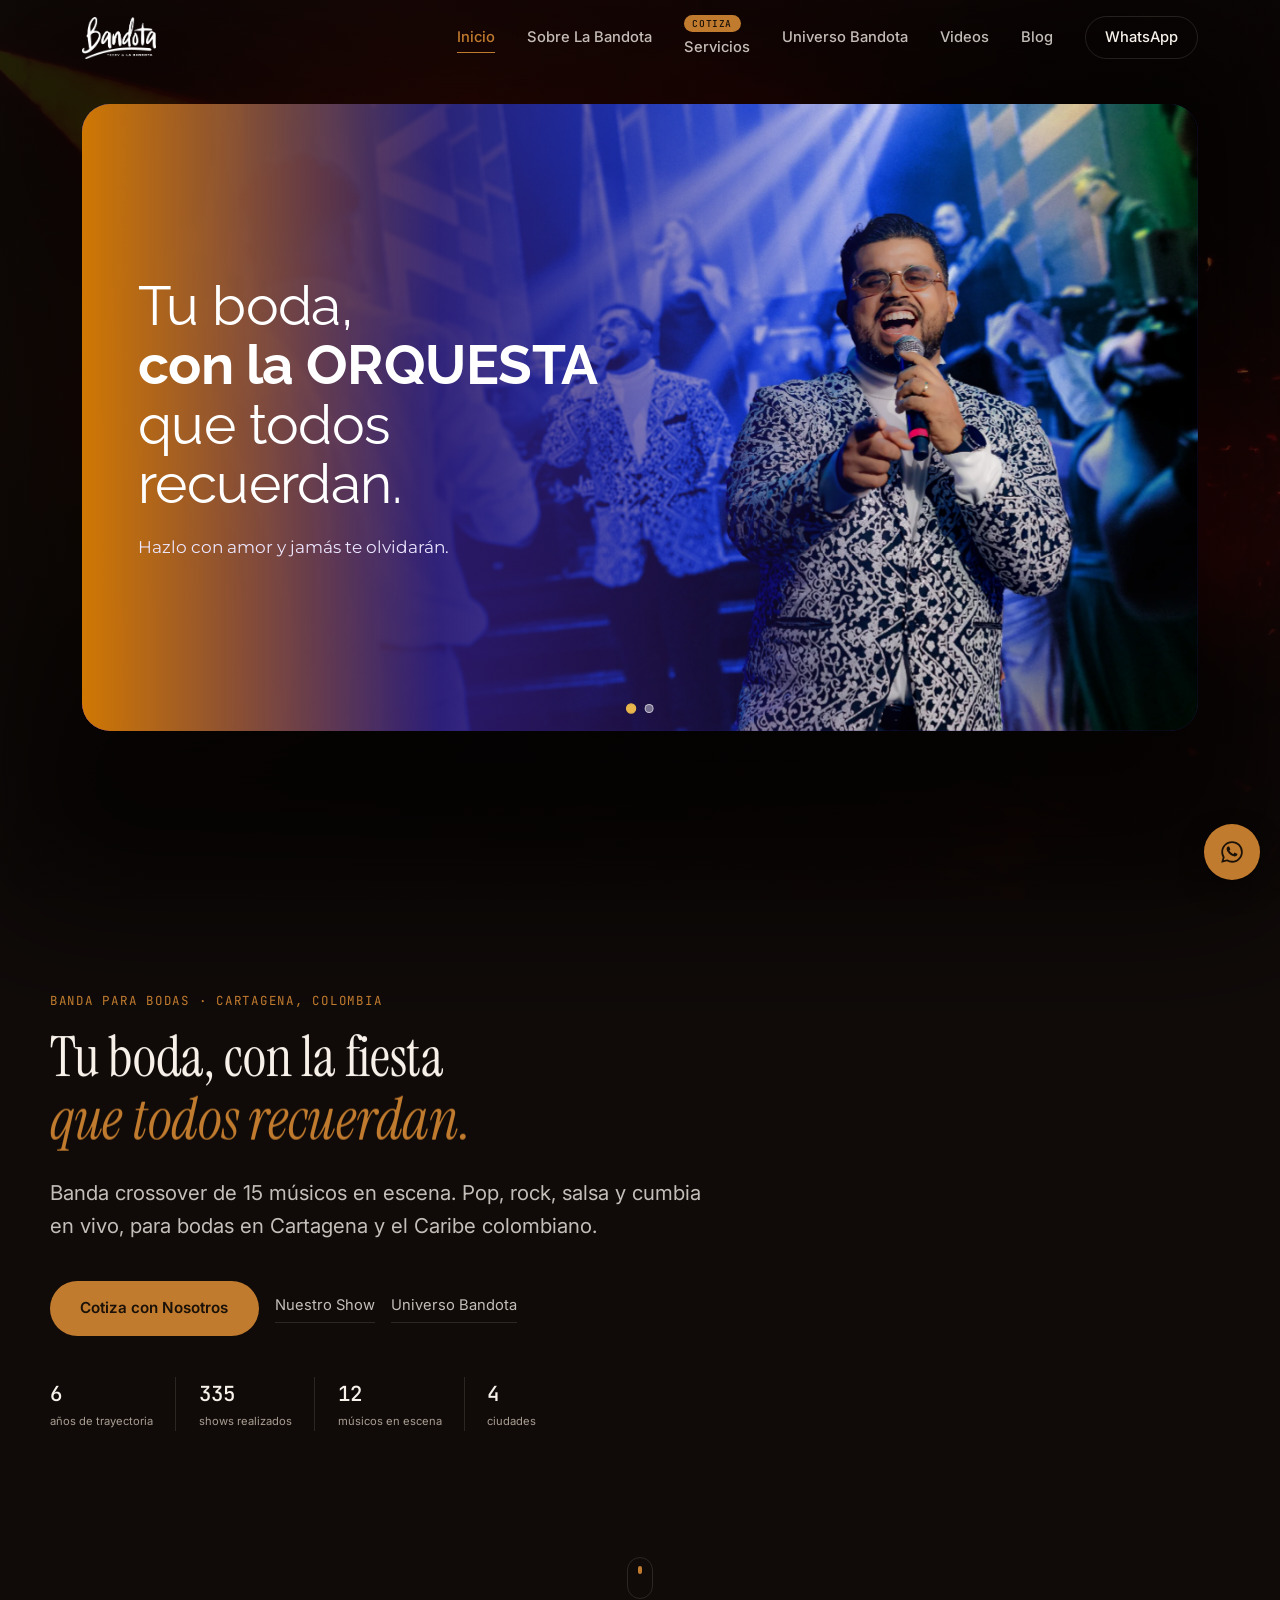
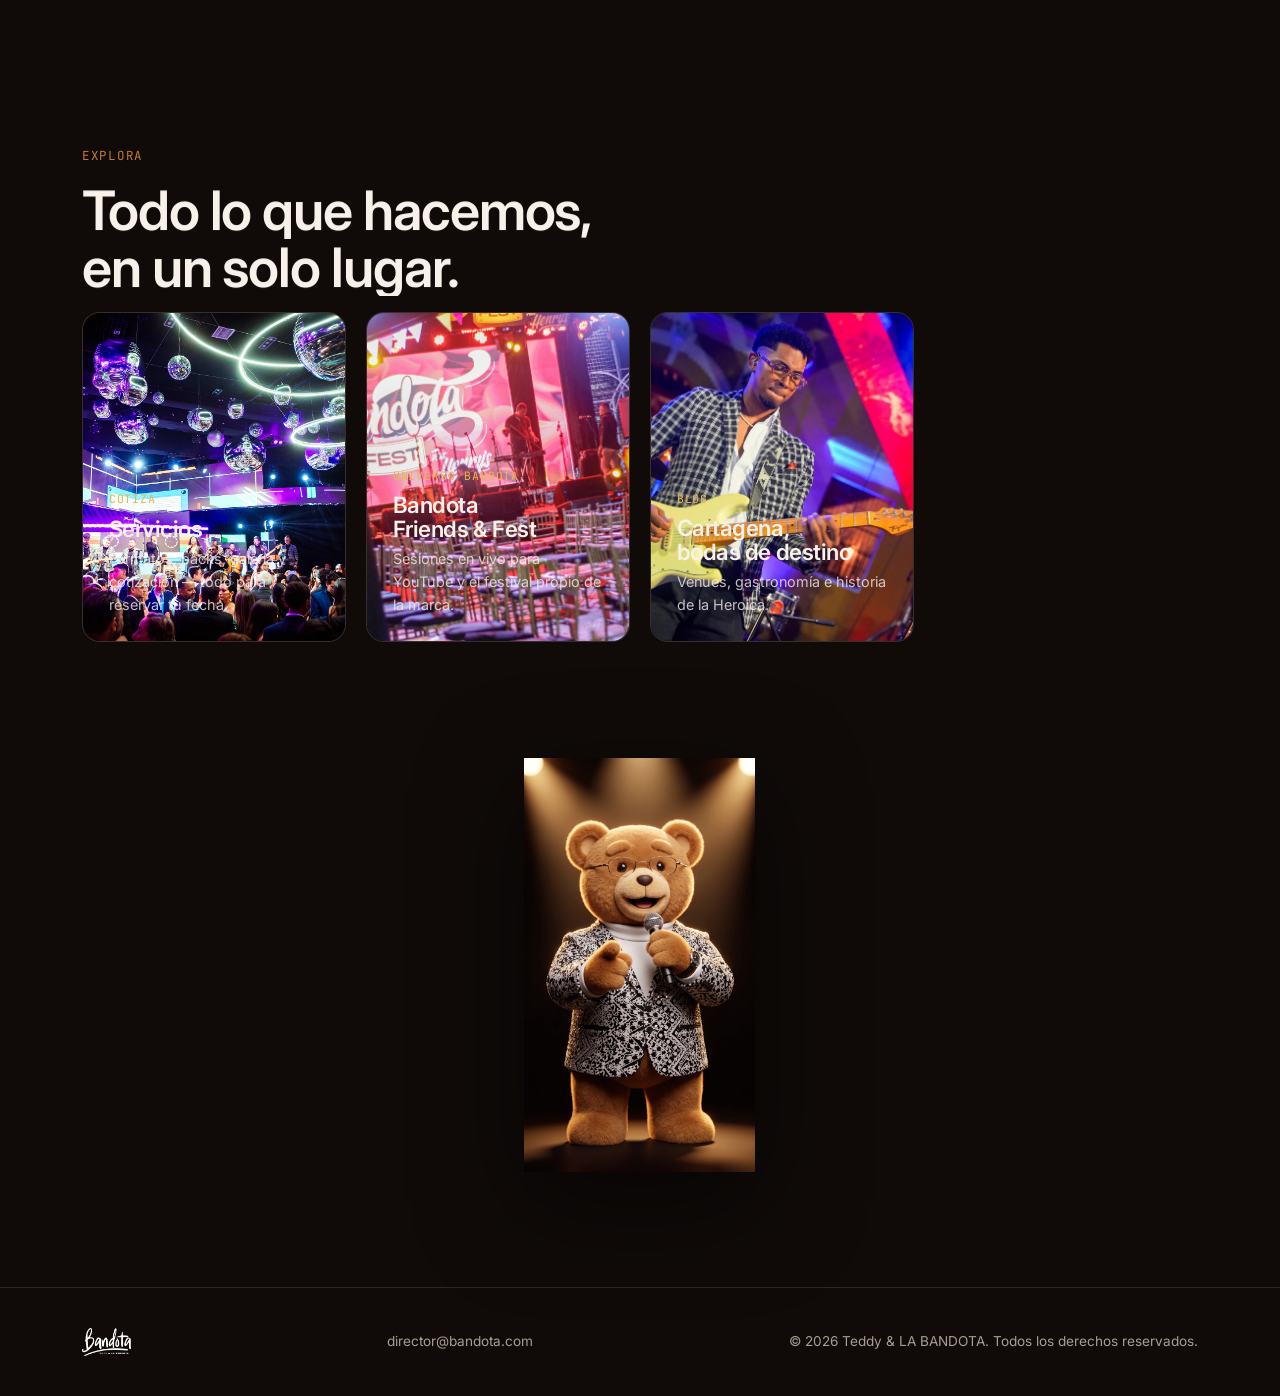
==== commit 4460631f: "Add Videos page with featured YouTube video and Instagram runway New videos.html: a featured "La Goz" ====
--- a/index.html
+++ b/index.html
@@ -42,6 +42,7 @@
       <a href="sobre-la-bandota.html">Sobre La Bandota</a>
       <a href="servicios.html" class="nav-servicios"><span class="nav-badge">Cotiza</span>Servicios</a>
       <a href="universo-bandota.html">Universo Bandota</a>
+      <a href="videos.html">Videos</a>
       <a href="blog/index.html">Blog</a>
       <a href="https://wa.me/573044777225?text=Hola%20LA%20BANDOTA%2C%20quiero%20m%C3%A1s%20informaci%C3%B3n" class="nav-cta" target="_blank" rel="noopener">WhatsApp</a>
     </nav>
--- a/styles.css
+++ b/styles.css
@@ -1402,13 +1402,23 @@
 }
 .banner-slide {
   position: absolute; inset: 0;
+  overflow: hidden;
   opacity: 0;
-  transition: opacity 1.1s var(--ease-out);
+  transform: scale(1.045);
+  transition: opacity 1.6s var(--ease-out), transform 2.2s var(--ease-out);
   pointer-events: none;
-}
-.banner-slide.is-active { opacity: 1; pointer-events: auto; z-index: 1; }
+  will-change: opacity, transform;
+}
+.banner-slide.is-active { opacity: 1; transform: scale(1); pointer-events: auto; z-index: 1; }
 .banner-slide img {
   width: 100%; height: 100%; object-fit: cover; display: block;
+  transform-origin: 54% 46%;
+  animation: bandota-kenburns 10s ease-in-out infinite alternate;
+  will-change: transform;
+}
+@keyframes bandota-kenburns {
+  from { transform: scale(1); }
+  to   { transform: scale(1.09); }
 }
 .banner-slide-scrim {
   position: absolute; inset: 0;
@@ -1458,7 +1468,8 @@
 }
 .banner-carousel-dots button.is-active { background: var(--gold); border-color: var(--gold); transform: scale(1.15); }
 @media (prefers-reduced-motion: reduce) {
-  .banner-slide { transition: none; }
+  .banner-slide { transition: none; transform: none; }
+  .banner-slide img { animation: none; }
 }
 
 /* =============================================================
@@ -1474,3 +1485,48 @@
   object-fit: contain; object-position: bottom center;
   filter: drop-shadow(0 30px 50px rgba(0,0,0,0.6));
 }
+
+/* =============================================================
+   31. Pasarela de videos (página Videos) — carrusel de Instagram
+   ============================================================= */
+.video-runway {
+  display: flex; align-items: center; justify-content: center;
+  gap: 1.25rem; margin-top: 2rem;
+}
+.runway-viewport {
+  width: min(400px, 82vw);
+  overflow: hidden;
+  border-radius: 20px;
+}
+.runway-track {
+  display: flex;
+  transition: transform .55s var(--ease-out);
+}
+.runway-slide {
+  flex: 0 0 100%;
+  display: flex; align-items: flex-start; justify-content: center;
+  padding-inline: 2px;
+}
+.runway-slide .instagram-media { margin: 0 !important; }
+.runway-arrow {
+  flex: none;
+  width: 44px; height: 44px; border-radius: 50%;
+  border: 1px solid var(--line); background: var(--card); color: var(--ink);
+  font-size: 1.5rem; line-height: 1; cursor: pointer;
+  display: flex; align-items: center; justify-content: center;
+  transition: background .3s var(--ease-out), transform .3s var(--ease-out), opacity .3s var(--ease-out);
+}
+.runway-arrow:hover:not(:disabled) { background: var(--accent-soft); transform: translateY(-2px); }
+.runway-arrow:disabled { opacity: 0.35; cursor: default; }
+.runway-counter {
+  text-align: center; margin-top: 1rem;
+  color: var(--mute); font-family: var(--font-mono); font-size: 0.85rem;
+}
+@media (max-width: 640px) {
+  .video-runway { gap: 0.6rem; }
+  .runway-viewport { width: min(320px, 74vw); }
+  .runway-arrow { width: 36px; height: 36px; font-size: 1.2rem; }
+}
+@media (prefers-reduced-motion: reduce) {
+  .runway-track { transition: none; }
+}
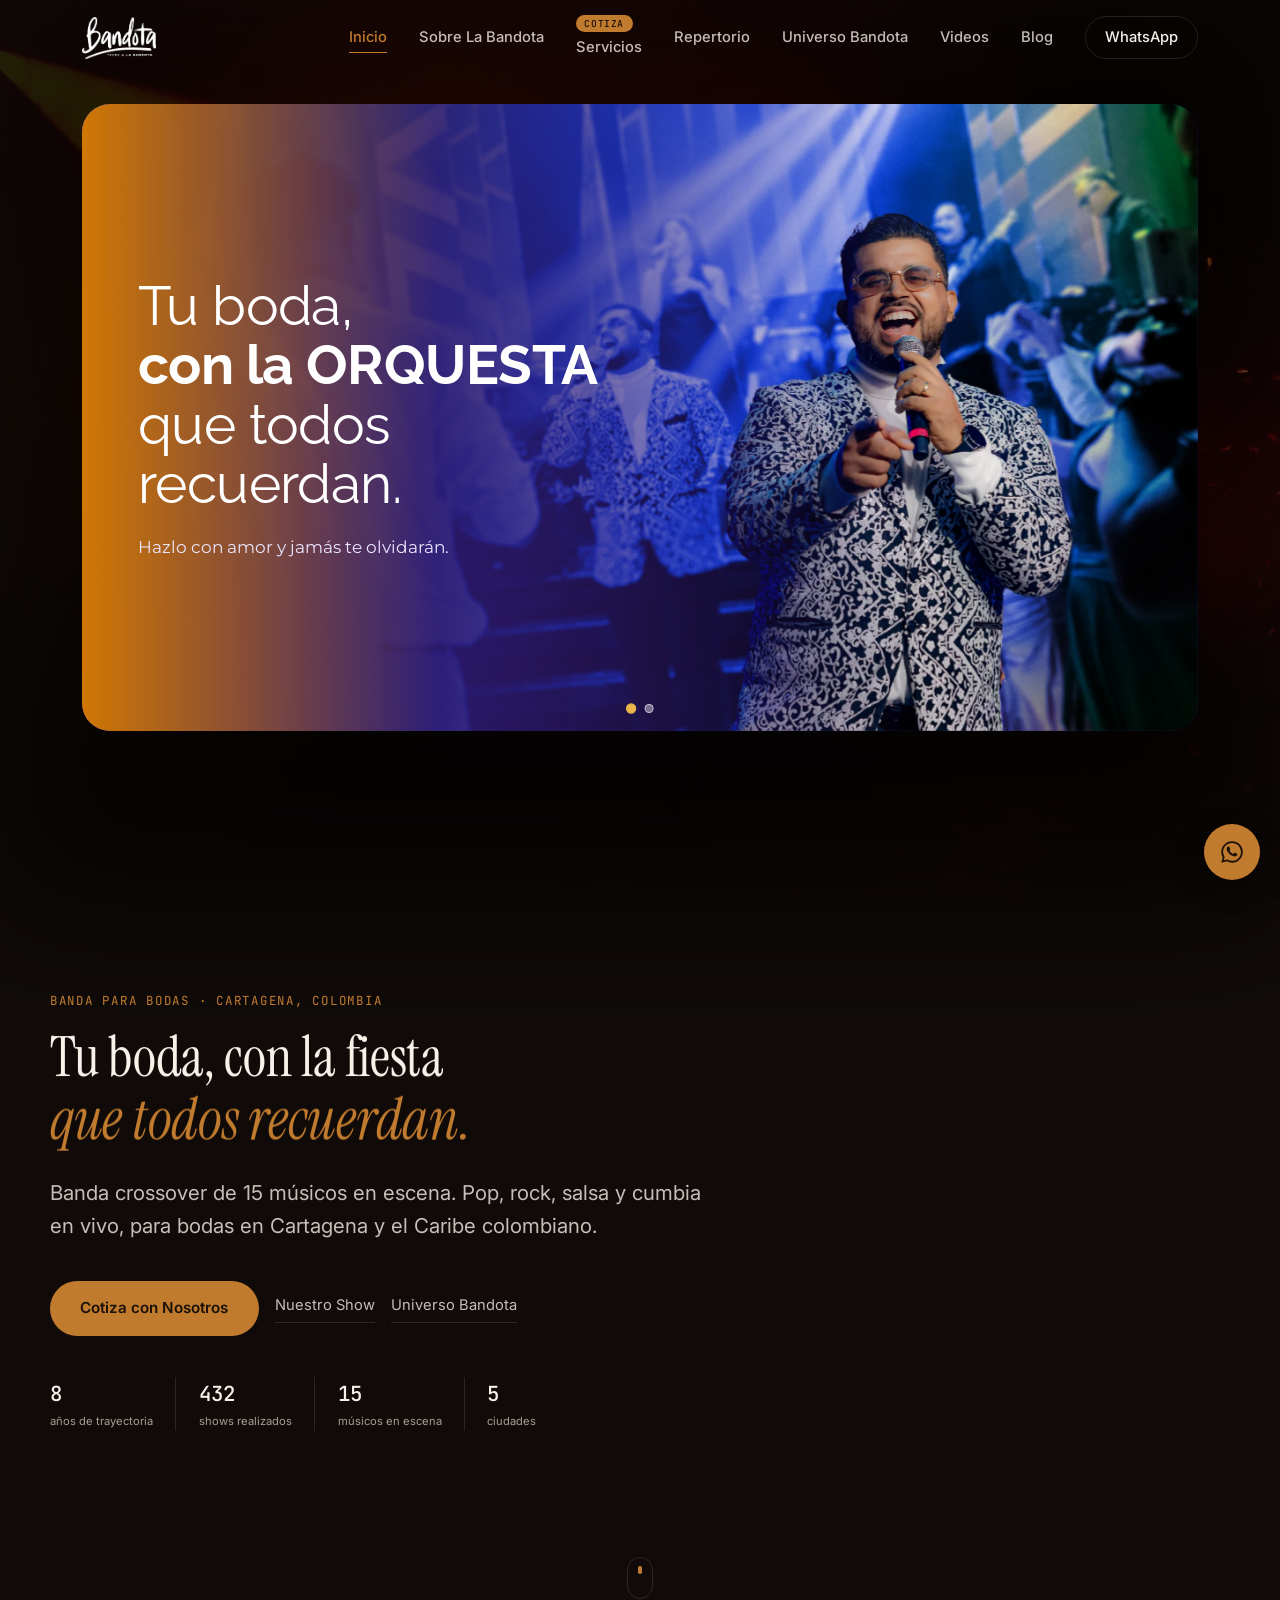
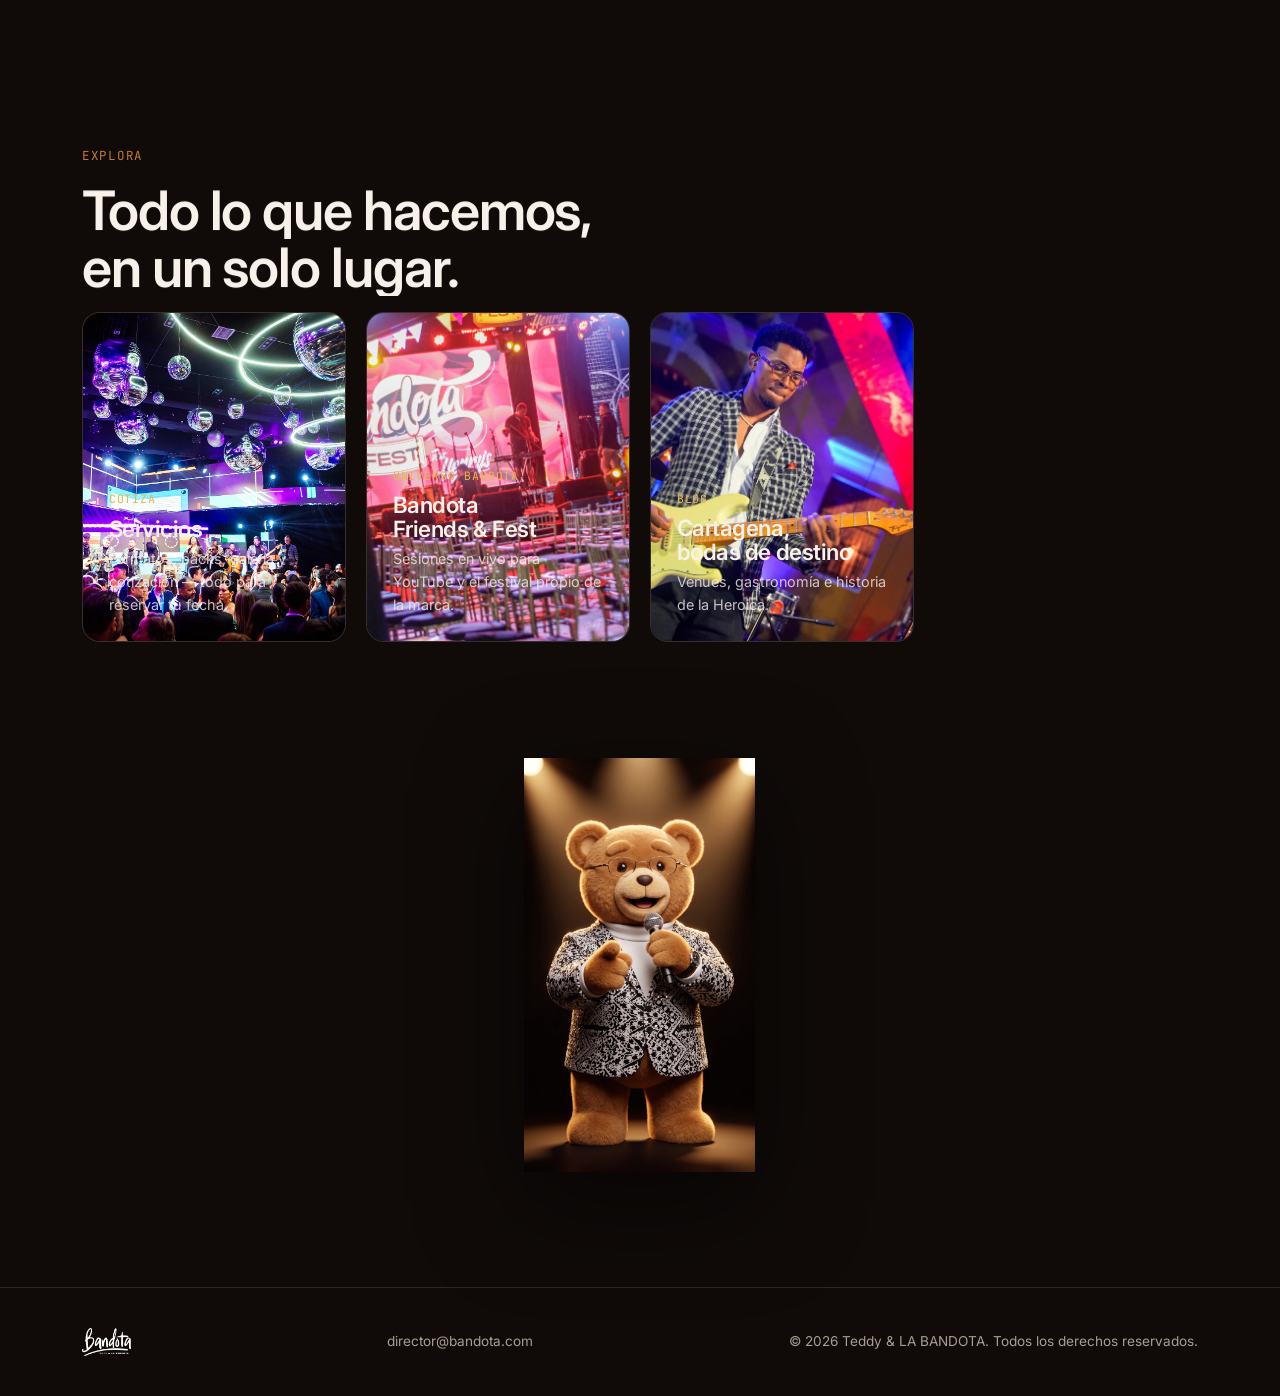
==== commit be2d7751: "Move the repertoire (song selection) into its own page Split the repertoire/song-selection block out" ====
--- a/index.html
+++ b/index.html
@@ -41,6 +41,7 @@
       <a href="index.html" class="is-active">Inicio</a>
       <a href="sobre-la-bandota.html">Sobre La Bandota</a>
       <a href="servicios.html" class="nav-servicios"><span class="nav-badge">Cotiza</span>Servicios</a>
+      <a href="repertorio.html">Repertorio</a>
       <a href="universo-bandota.html">Universo Bandota</a>
       <a href="videos.html">Videos</a>
       <a href="blog/index.html">Blog</a>
--- a/styles.css
+++ b/styles.css
@@ -1487,46 +1487,139 @@
 }
 
 /* =============================================================
-   31. Pasarela de videos (página Videos) — carrusel de Instagram
-   ============================================================= */
-.video-runway {
+   31. Galería de videos (página Videos) — carrete horizontal
+   ============================================================= */
+.reel-feed-wrap { display: flex; align-items: center; justify-content: center; gap: .6rem; margin-top: 2rem; }
+.reel-feed {
+  position: relative; width: min(1100px, 100%); height: min(46vh, 400px);
+  overflow: hidden; border-radius: 22px;
+}
+.reel-feed-scroller {
+  width: 100%; height: 100%; display: flex; align-items: center; gap: .5rem;
+  overflow-x: auto; overflow-y: hidden; scroll-snap-type: x mandatory;
+  scrollbar-width: none;
+  padding-inline: calc(50% - min(100px, 21vw));
+}
+.reel-feed-scroller::-webkit-scrollbar { display: none; }
+.reel {
+  position: relative; flex: none; width: min(200px, 42vw); height: 84%;
+  border-radius: 20px; overflow: hidden; background: #000;
+  scroll-snap-align: center; cursor: pointer;
+  display: flex; align-items: flex-end;
+  transition: opacity .15s linear, transform .15s linear;
+}
+.reel.is-active { cursor: default; box-shadow: 0 20px 55px -15px rgba(0,0,0,.65); z-index: 2; }
+.reel video { position: absolute; inset: 0; width: 100%; height: 100%; object-fit: cover; }
+.reel::after {
+  content: ""; position: absolute; inset: 0; pointer-events: none;
+  background: linear-gradient(0deg, rgba(0,0,0,.65) 0%, transparent 30%, transparent 70%, rgba(0,0,0,.35) 100%);
+}
+.reel-mute {
+  position: absolute; top: .8rem; right: .8rem; z-index: 2;
+  width: 32px; height: 32px; border-radius: 50%; border: 1px solid rgba(255,255,255,.4);
+  background: rgba(0,0,0,.35); color: #fff; display: flex; align-items: center; justify-content: center;
+  cursor: pointer; backdrop-filter: blur(4px);
+  opacity: 0; pointer-events: none; transition: opacity .2s var(--ease-out);
+}
+.reel-mute svg { width: 15px; height: 15px; }
+.reel-caption {
+  position: relative; z-index: 1; margin: 0; padding: 1.1rem 3.6rem 1.1rem 1rem;
+  font-size: .85rem; line-height: 1.4; color: #fff; font-weight: 500;
+  text-shadow: 0 2px 6px rgba(0,0,0,.5);
+  opacity: 0; pointer-events: none; transition: opacity .2s var(--ease-out);
+}
+.reel-actions {
+  position: absolute; right: .6rem; bottom: 1rem; z-index: 2;
+  display: flex; flex-direction: column; align-items: center; gap: .9rem;
+  opacity: 0; pointer-events: none; transition: opacity .2s var(--ease-out);
+}
+.reel.is-active .reel-mute,
+.reel.is-active .reel-caption,
+.reel.is-active .reel-actions {
+  opacity: 1; pointer-events: auto;
+}
+.reel-action {
+  display: flex; flex-direction: column; align-items: center; gap: .2rem;
+  background: none; border: 0; color: #fff; cursor: pointer; padding: 0; font: inherit;
+}
+.reel-action-icon {
+  width: 38px; height: 38px; border-radius: 50%;
+  background: rgba(0,0,0,.35); backdrop-filter: blur(4px);
   display: flex; align-items: center; justify-content: center;
-  gap: 1.25rem; margin-top: 2rem;
-}
-.runway-viewport {
-  width: min(400px, 82vw);
-  overflow: hidden;
-  border-radius: 20px;
-}
-.runway-track {
-  display: flex;
-  transition: transform .55s var(--ease-out);
-}
-.runway-slide {
-  flex: 0 0 100%;
-  display: flex; align-items: flex-start; justify-content: center;
-  padding-inline: 2px;
-}
-.runway-slide .instagram-media { margin: 0 !important; }
-.runway-arrow {
-  flex: none;
-  width: 44px; height: 44px; border-radius: 50%;
+  transition: transform .25s var(--ease-out), background .25s var(--ease-out);
+}
+.reel-action-icon svg { width: 19px; height: 19px; }
+.reel-action-label { font-size: .64rem; color: #fff; text-shadow: 0 1px 3px rgba(0,0,0,.5); }
+.reel-action.is-liked .reel-action-icon { background: var(--gold); transform: scale(1.08); }
+.reel-action.is-liked .reel-action-icon svg { fill: var(--accent-ink); color: var(--accent-ink); }
+.reel-action:active .reel-action-icon { transform: scale(.88); }
+.reel-share-menu {
+  position: absolute; z-index: 5; right: 2.8rem; bottom: 3rem;
+  background: var(--card); border: 1px solid var(--line); border-radius: 14px;
+  padding: .5rem; display: flex; flex-direction: column; gap: .2rem;
+  box-shadow: 0 20px 50px -15px rgba(0,0,0,.6);
+  opacity: 0; pointer-events: none; transform: translateY(6px);
+  transition: opacity .2s var(--ease-out), transform .2s var(--ease-out);
+}
+.reel-share-menu.is-open { opacity: 1; pointer-events: auto; transform: translateY(0); }
+.reel-share-menu button {
+  display: flex; align-items: center; gap: .55rem;
+  background: none; border: 0; color: var(--ink); font: inherit; font-size: .8rem;
+  padding: .55rem .7rem; border-radius: 8px; cursor: pointer; white-space: nowrap; text-align: left;
+}
+.reel-share-menu button:hover { background: var(--accent-soft); }
+.reel-share-menu svg { width: 16px; height: 16px; flex: none; }
+.reel-feed-arrow {
+  flex: none; width: 44px; height: 44px; border-radius: 50%;
   border: 1px solid var(--line); background: var(--card); color: var(--ink);
   font-size: 1.5rem; line-height: 1; cursor: pointer;
   display: flex; align-items: center; justify-content: center;
-  transition: background .3s var(--ease-out), transform .3s var(--ease-out), opacity .3s var(--ease-out);
-}
-.runway-arrow:hover:not(:disabled) { background: var(--accent-soft); transform: translateY(-2px); }
-.runway-arrow:disabled { opacity: 0.35; cursor: default; }
-.runway-counter {
-  text-align: center; margin-top: 1rem;
-  color: var(--mute); font-family: var(--font-mono); font-size: 0.85rem;
-}
+  transition: background .3s var(--ease-out);
+}
+.reel-feed-arrow:hover { background: var(--accent-soft); }
+.reel-feed-hint { text-align: center; color: var(--mute); font-size: .8rem; margin-top: 1.1rem; }
 @media (max-width: 640px) {
-  .video-runway { gap: 0.6rem; }
-  .runway-viewport { width: min(320px, 74vw); }
-  .runway-arrow { width: 36px; height: 36px; font-size: 1.2rem; }
+  .reel-feed-wrap { gap: .35rem; }
+  .reel-feed-arrow { width: 36px; height: 36px; font-size: 1.2rem; }
+  .reel-feed { height: min(42vh, 340px); }
+  .reel { width: min(150px, 46vw); }
+  .reel-feed-scroller { padding-inline: calc(50% - min(75px, 23vw)); }
 }
 @media (prefers-reduced-motion: reduce) {
-  .runway-track { transition: none; }
-}
+  .reel { transition: none; }
+}
+
+/* =============================================================
+   32. Intro de la página Videos — texto a la izquierda, video a la derecha
+   ============================================================= */
+.videos-intro {
+  display: grid; grid-template-columns: 1fr; gap: 2.5rem; align-items: center;
+}
+@media (min-width: 880px) {
+  .videos-intro { grid-template-columns: 0.7fr 1.3fr; gap: 3rem; }
+}
+.videos-intro-text { max-width: 480px; }
+.videos-intro-media .video-embed { border-radius: 18px; }
+.videos-intro-caption {
+  margin: .8rem 0 0; text-align: center;
+  font-family: var(--font-mono); font-size: .78rem; letter-spacing: .04em;
+  color: var(--mute);
+}
+.yt-thumbs { display: flex; gap: .6rem; margin-top: .9rem; }
+.yt-thumb {
+  position: relative; flex: 1; aspect-ratio: 16 / 9; border-radius: 12px; overflow: hidden;
+  border: 1px solid var(--line); background: var(--card);
+  padding: 0; cursor: pointer;
+  transition: transform .25s var(--ease-out), border-color .25s var(--ease-out);
+}
+.yt-thumb:hover { transform: translateY(-3px); border-color: var(--accent); }
+.yt-thumb img { width: 100%; height: 100%; object-fit: cover; display: block; }
+.yt-thumb-play {
+  position: absolute; inset: 0; display: flex; align-items: center; justify-content: center; color: #fff;
+  background: linear-gradient(0deg, rgba(0,0,0,.4), transparent 55%);
+}
+.yt-thumb-play svg { width: 22px; height: 22px; filter: drop-shadow(0 3px 8px rgba(0,0,0,.5)); }
+@media (max-width: 480px) {
+  .yt-thumbs { gap: .4rem; }
+  .yt-thumb-play svg { width: 18px; height: 18px; }
+}
